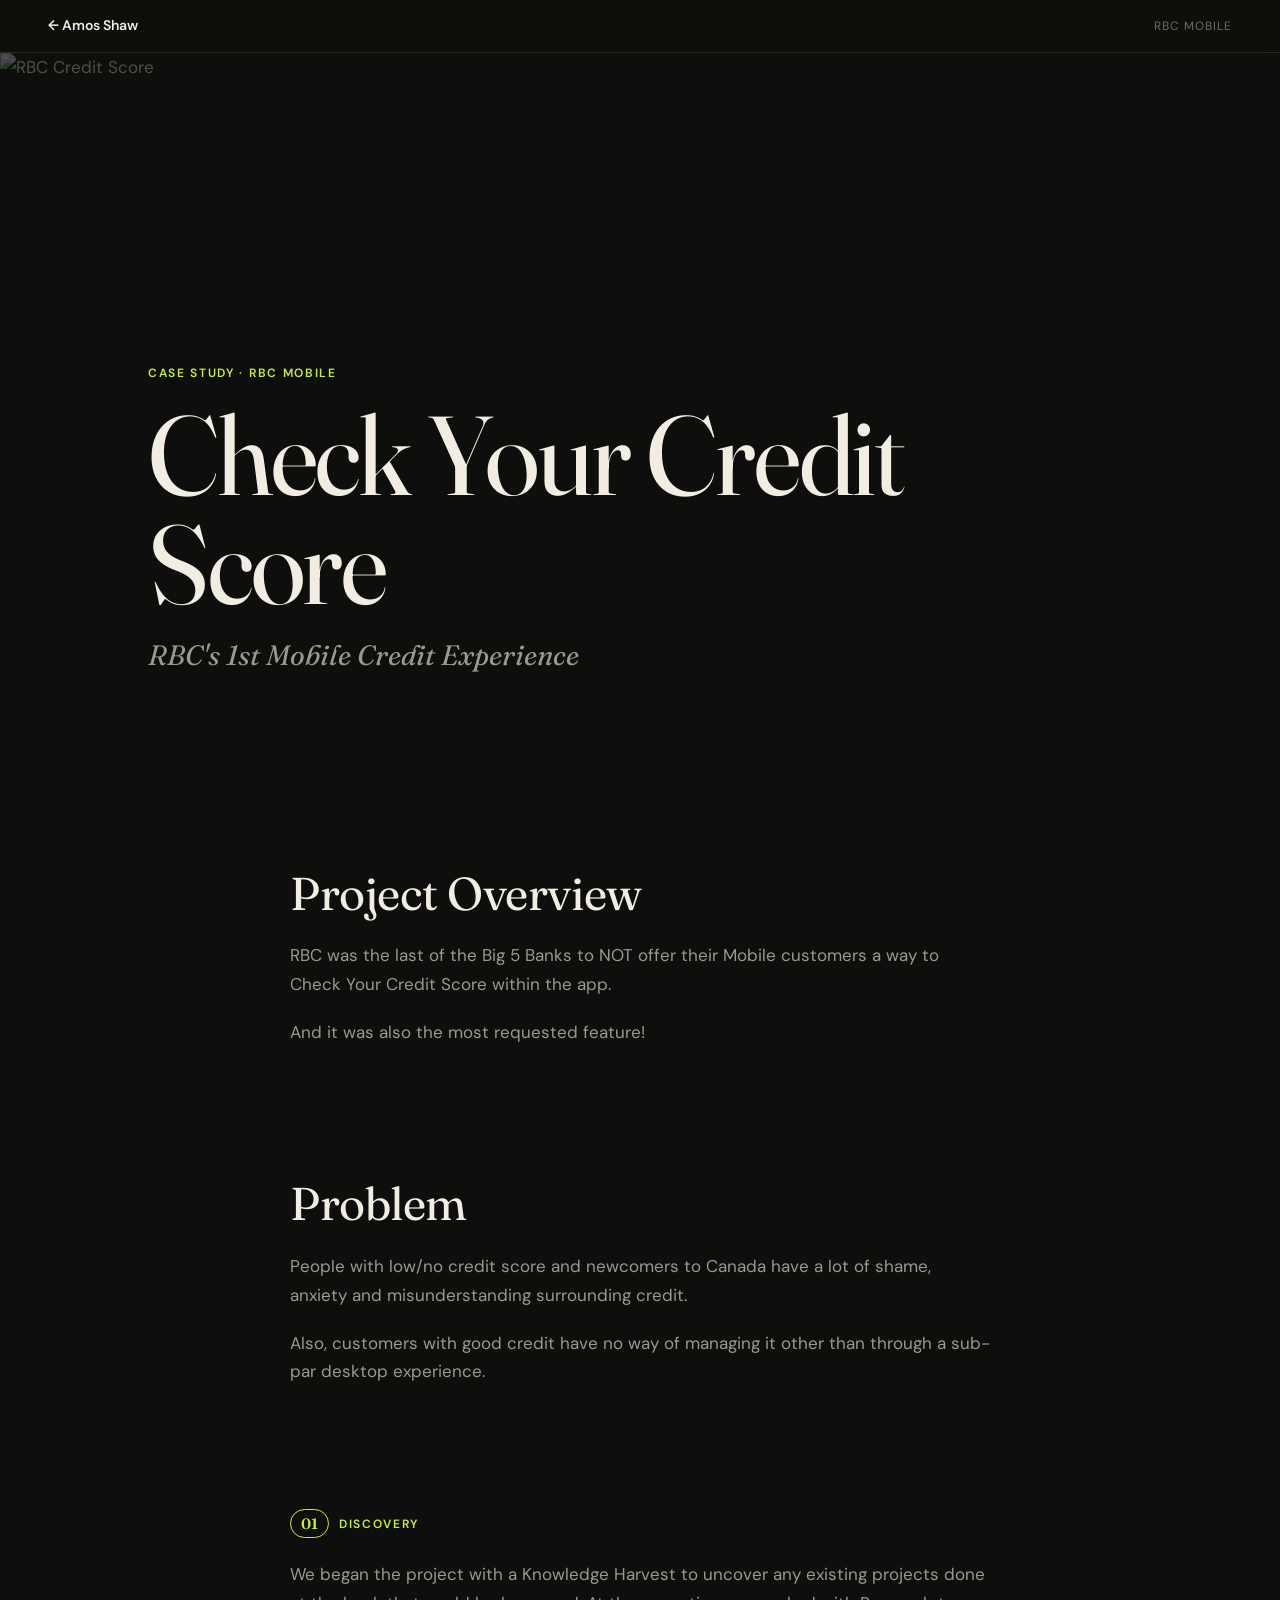
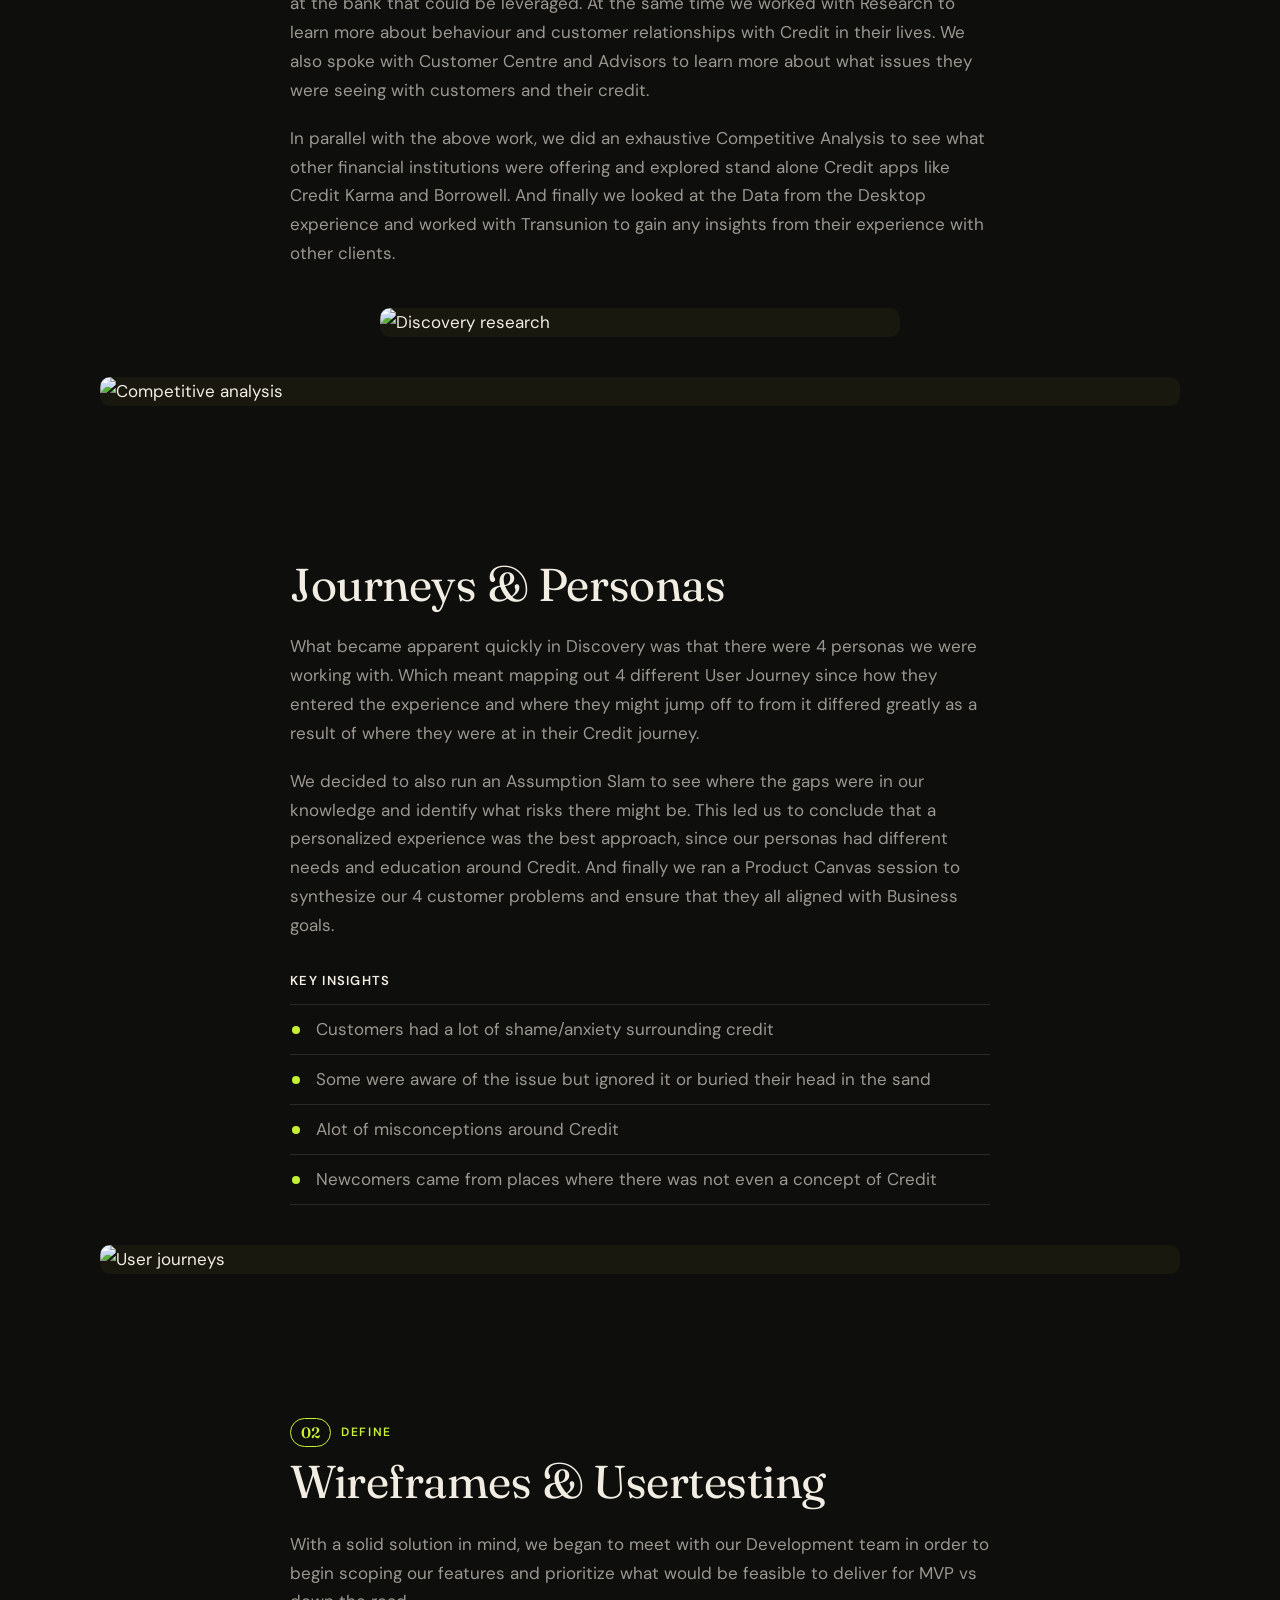
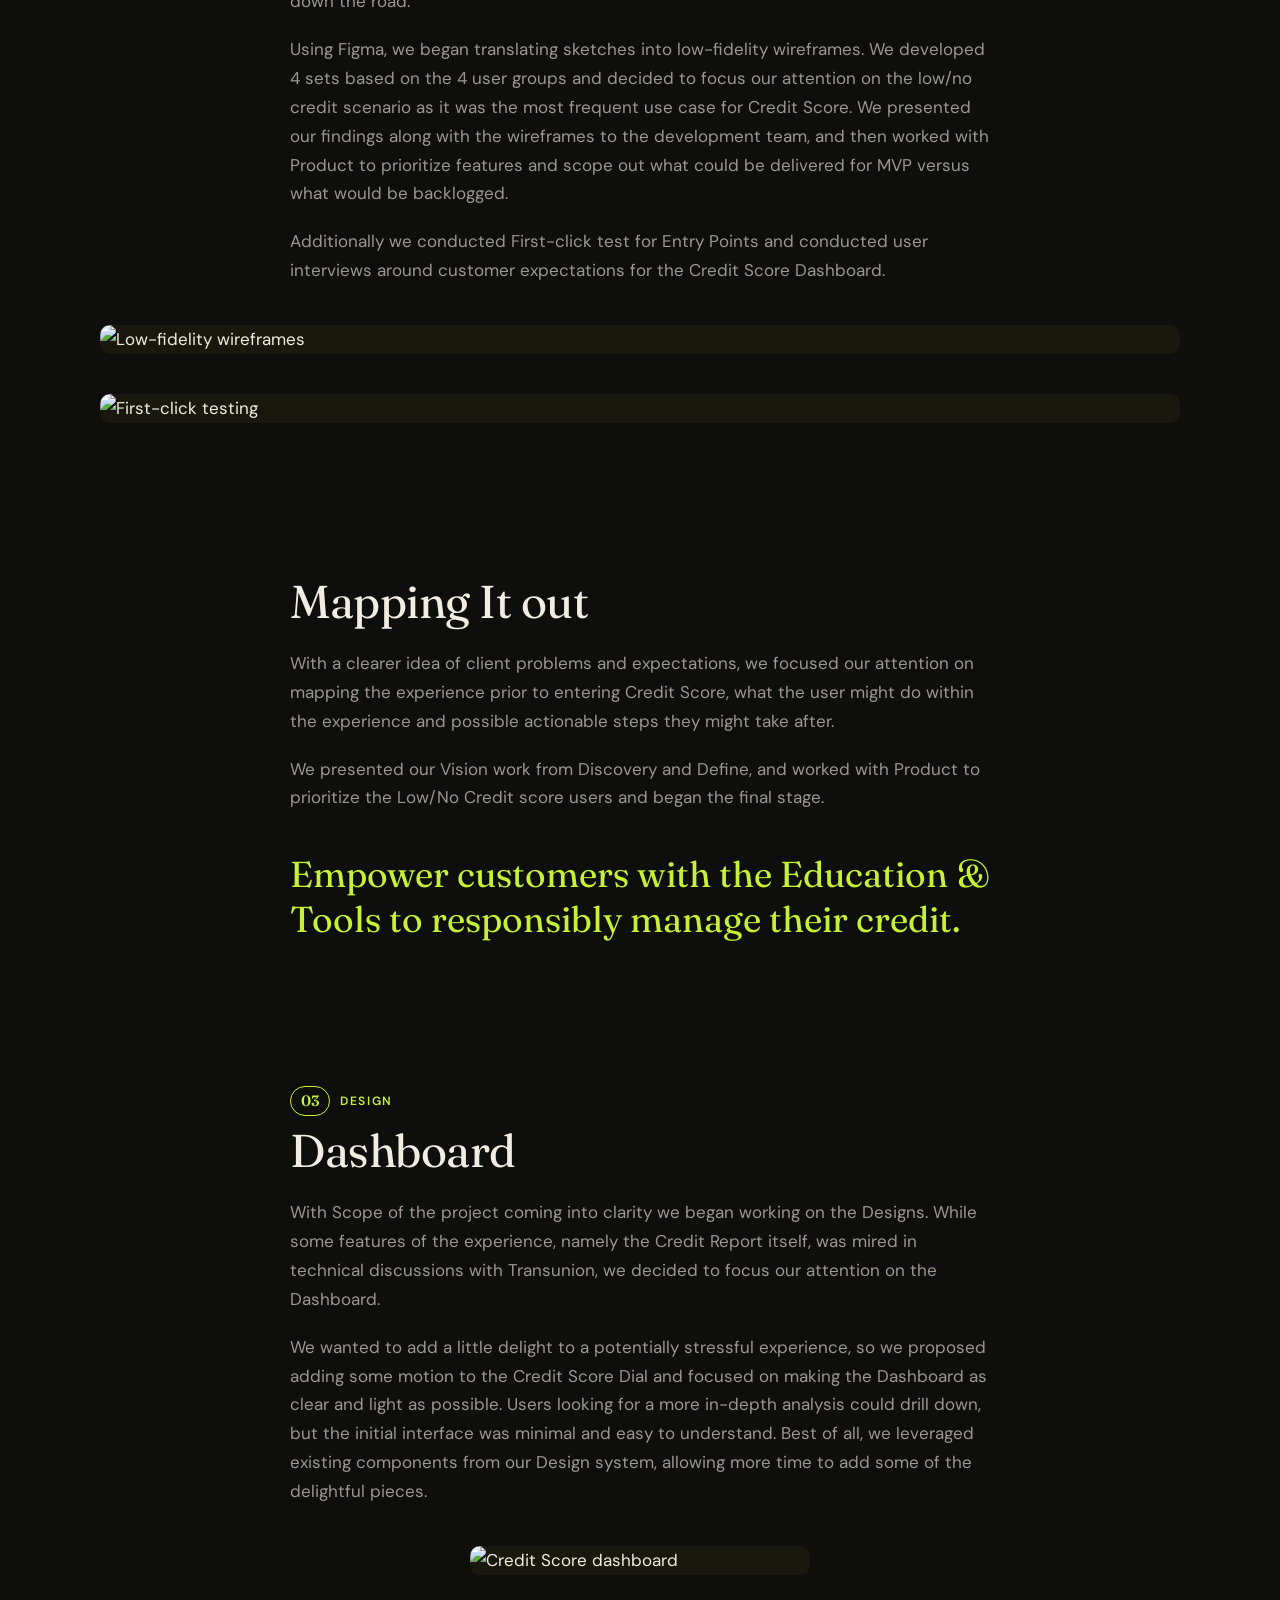
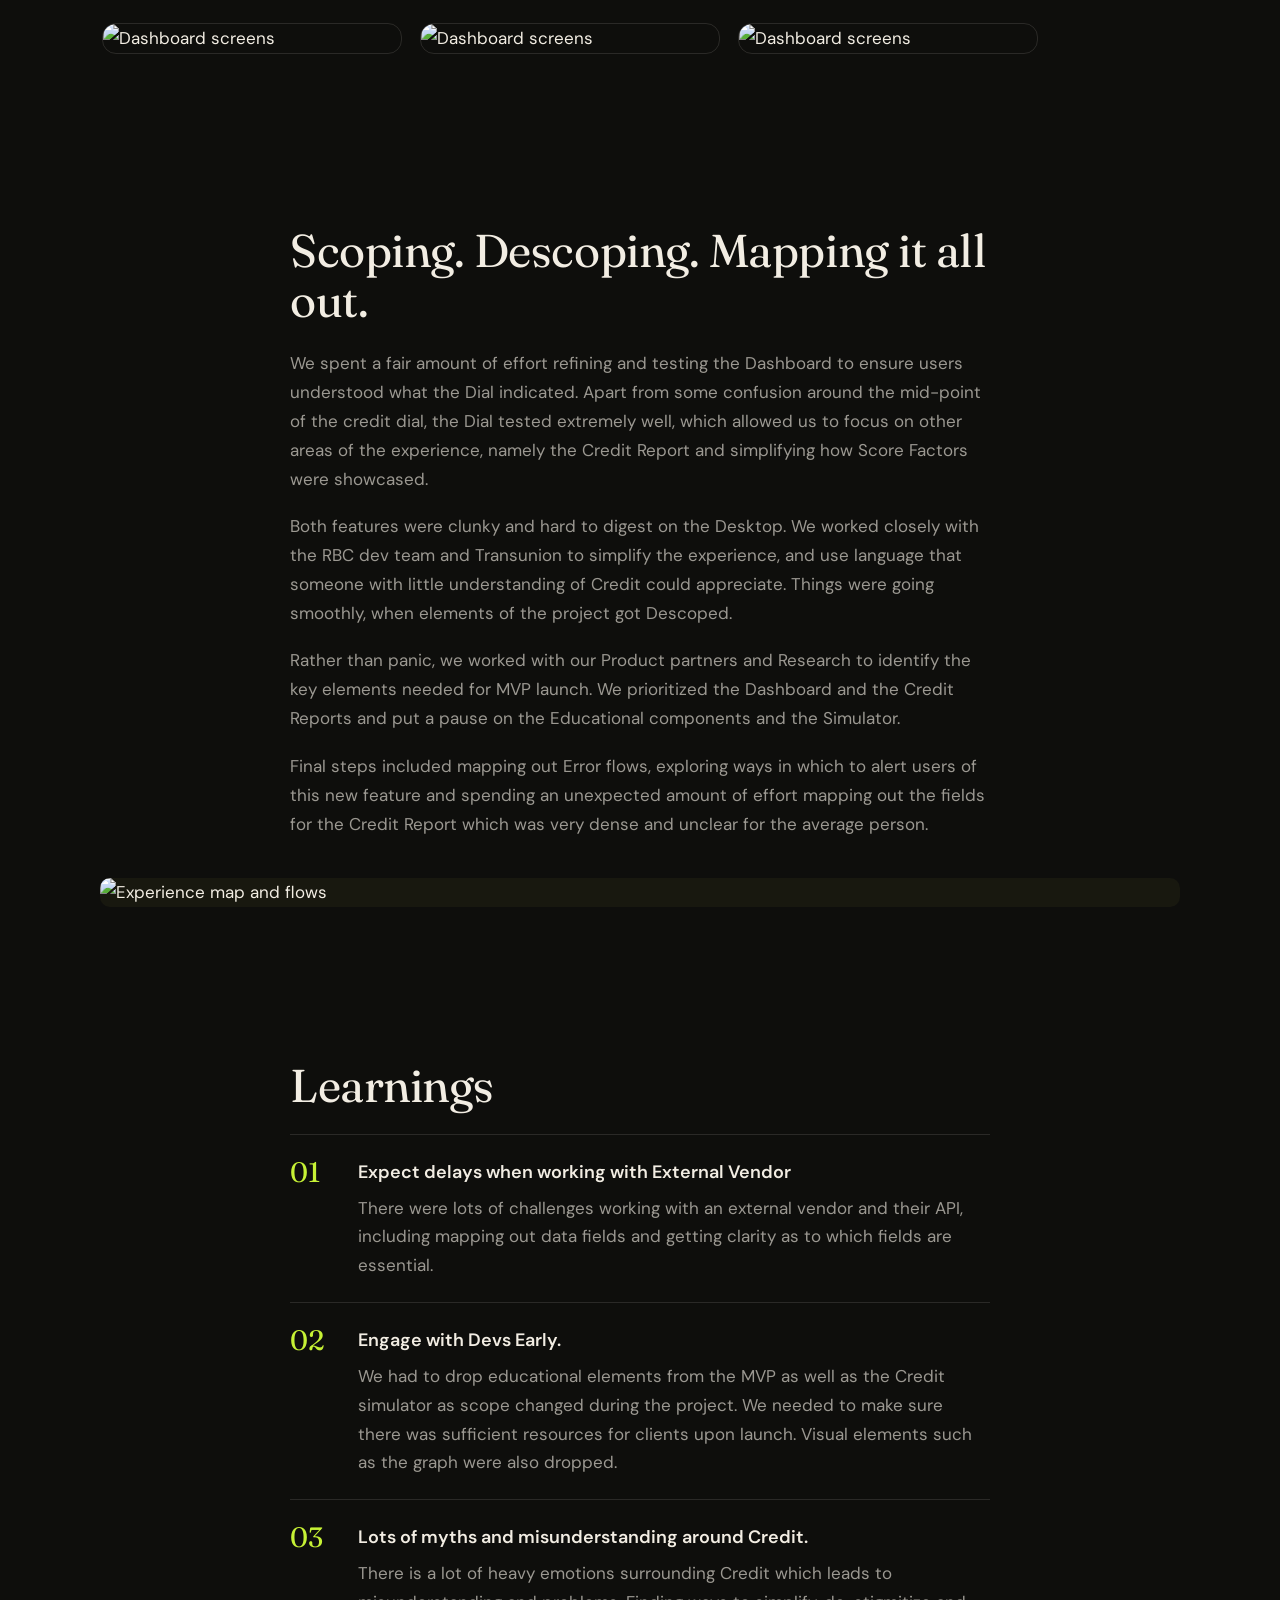
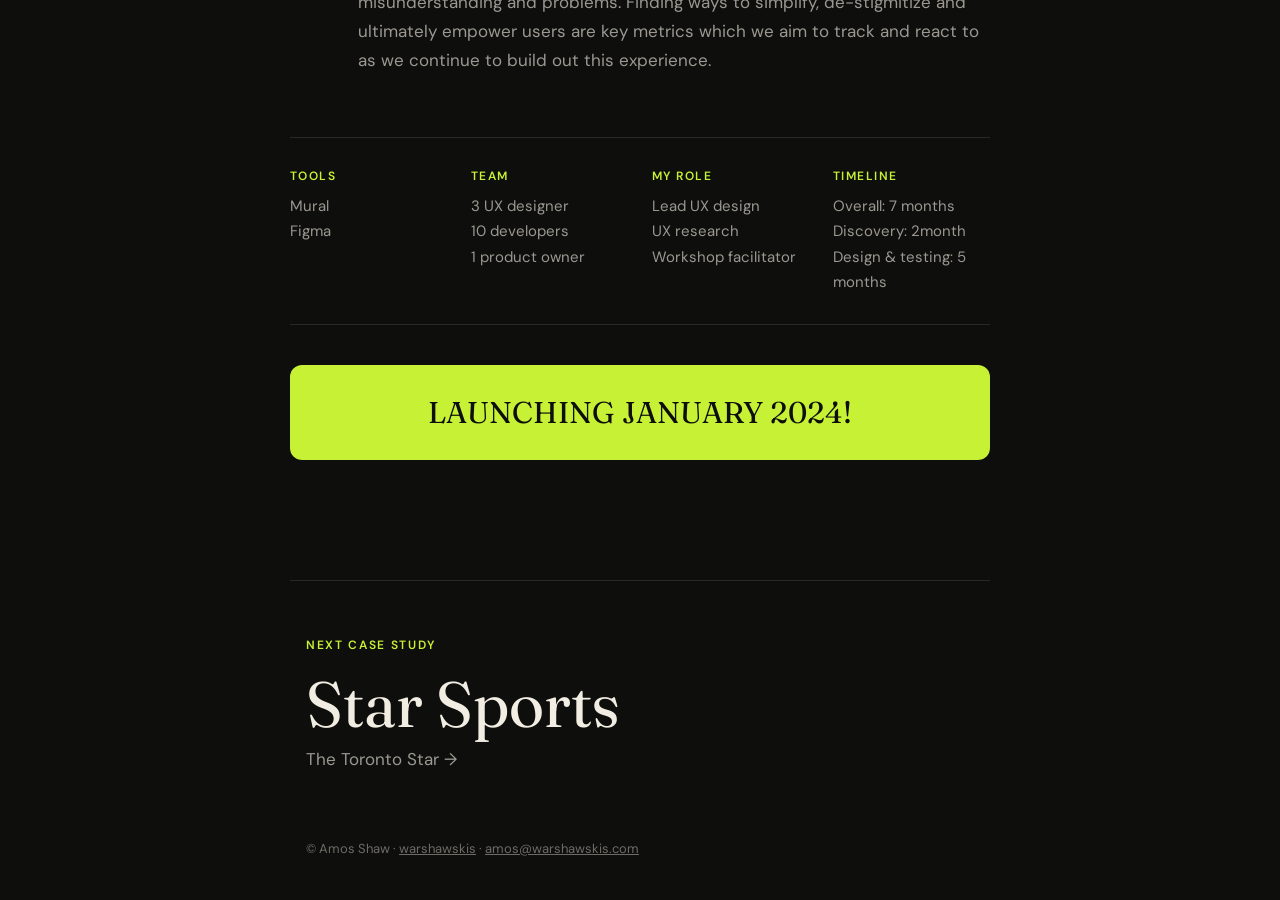
==== case-studies/rbc-credit-score/index.html @ bda22477 "Migrate RBC, Toronto Star and Sun Life case studies from UXfolio Adds three case study pages under /" ====
<!DOCTYPE html>
<html lang="en">
<head>
<meta charset="UTF-8">
<meta name="viewport" content="width=device-width, initial-scale=1.0">
<title>Check Your Credit Score | Amos Shaw Case Study</title>
<meta name="description" content="RBC&#x27;s 1st Mobile Credit Experience A case study by Amos Shaw.">
<link rel="preconnect" href="https://fonts.googleapis.com">
<link rel="preconnect" href="https://fonts.gstatic.com" crossorigin>
<link href="https://fonts.googleapis.com/css2?family=DM+Sans:ital,wght@0,300;0,400;0,500;0,600;0,700;1,400&family=Fraunces:ital,opsz,wght@0,9..144,200..900;1,9..144,200..900&display=swap" rel="stylesheet">
<link rel="stylesheet" href="../case-study.css">
</head>
<body>
<nav class="topbar">
  <a href="../../#work" class="back">&larr; Amos Shaw</a>
  <span class="client">RBC Mobile</span>
</nav>
<header class="hero">
  <img class="hero-img" src="images/cs__rbc-credit-score__hero.jpg" alt="RBC Credit Score" loading="lazy" onerror="this.onerror=null;this.src='https://uxfolio-prod.s3.us-east-1.amazonaws.com/5fc572c0a9f85600044fd038/6517041d0646030002aa1126/EUYNYyXLXFwnKGGY.jpg'">
  <div class="hero-text">
    <span class="eyebrow">Case Study &middot; RBC Mobile</span>
    <h1>Check Your Credit Score</h1>
    <p class="sub">RBC&#x27;s 1st Mobile Credit Experience</p>
  </div>
</header>
<main>
<section class="sec">
<header class="sec-head"><h2>Project Overview</h2></header>
<p>RBC was the last of the Big 5 Banks to NOT offer their Mobile customers a way to Check Your Credit Score within the app.</p>
<p>And it was also the most requested feature!</p>
</section>
<section class="sec">
<header class="sec-head"><h2>Problem</h2></header>
<p>People with low/no credit score and newcomers to Canada have a lot of shame, anxiety and misunderstanding surrounding credit.</p>
<p>Also, customers with good credit have no way of managing it other than through a sub-par desktop experience.</p>
</section>
<section class="sec">
<header class="sec-head"><span class="eyebrow"><span class="phase">01</span>Discovery</span></header>
<p>We began the project with a Knowledge Harvest to uncover any existing projects done at the bank that could be leveraged. At the same time we worked with Research to learn more about behaviour and customer relationships with Credit in their lives. We also spoke with Customer Centre and Advisors to learn more about what issues they were seeing with customers and their credit.</p>
<p>In parallel with the above work, we did an exhaustive Competitive Analysis to see what other financial institutions were offering and explored stand alone Credit apps like Credit Karma and Borrowell. And finally we looked at the Data from the Desktop experience and worked with Transunion to gain any insights from their experience with other clients.</p>
<figure class="fig fig--narrow"><img class="" src="images/cs__rbc-credit-score__discovery-1.png" alt="Discovery research" loading="lazy" onerror="this.onerror=null;this.src='https://uxfolio-prod.s3.us-east-1.amazonaws.com/5fc572c0a9f85600044fd038/6517041d0646030002aa1126/vuudotDUrkdm4KEt.png'"></figure>
<figure class="fig fig--wide"><img class="" src="images/cs__rbc-credit-score__discovery-2.png" alt="Competitive analysis" loading="lazy" onerror="this.onerror=null;this.src='https://uxfolio-prod.s3.us-east-1.amazonaws.com/5fc572c0a9f85600044fd038/6517041d0646030002aa1126/HLB7ROJJMZkmTPLx.png'"></figure>
</section>
<section class="sec">
<header class="sec-head"><h2>Journeys &amp; Personas</h2></header>
<p>What became apparent quickly in Discovery was that there were 4 personas we were working with. Which meant mapping out 4 different User Journey since how they entered the experience and where they might jump off to from it differed greatly as a result of where they were at in their Credit journey.</p>
<p>We decided to also run an Assumption Slam to see where the gaps were in our knowledge and identify what risks there might be. This led us to conclude that a personalized experience was the best approach, since our personas had different needs and education around Credit. And finally we ran a Product Canvas session to synthesize our 4 customer problems and ensure that they all aligned with Business goals.</p>
<h4 class="list-head">Key Insights</h4><ul><li>Customers had a lot of shame/anxiety surrounding credit</li><li>Some were aware of the issue but ignored it or buried their head in the sand</li><li>Alot of misconceptions around Credit</li><li>Newcomers came from places where there was not even a concept of Credit</li></ul>
<figure class="fig fig--wide"><img class="" src="images/cs__rbc-credit-score__journeys.png" alt="User journeys" loading="lazy" onerror="this.onerror=null;this.src='https://uxfolio-prod.s3.us-east-1.amazonaws.com/5fc572c0a9f85600044fd038/6517041d0646030002aa1126/HCJxWCDnionh2hdI.png'"></figure>
</section>
<section class="sec">
<header class="sec-head"><span class="eyebrow"><span class="phase">02</span>Define</span><h2>Wireframes &amp; Usertesting</h2></header>
<p>With a solid solution in mind, we began to meet with our Development team in order to begin scoping our features and prioritize what would be feasible to deliver for MVP vs down the road.</p>
<p>Using Figma, we began translating sketches into low-fidelity wireframes. We developed 4 sets based on the 4 user groups and decided to focus our attention on the low/no credit scenario as it was the most frequent use case for Credit Score. We presented our findings along with the wireframes to the development team, and then worked with Product to prioritize features and scope out what could be delivered for MVP versus what would be backlogged.</p>
<p>Additionally we conducted First-click test for Entry Points and conducted user interviews around customer expectations for the Credit Score Dashboard.</p>
<figure class="fig fig--wide"><img class="" src="images/cs__rbc-credit-score__wireframes-1.png" alt="Low-fidelity wireframes" loading="lazy" onerror="this.onerror=null;this.src='https://uxfolio-prod.s3.us-east-1.amazonaws.com/5fc572c0a9f85600044fd038/6517041d0646030002aa1126/pHMdIb0tX81rJOAp.png'"></figure>
<figure class="fig fig--wide"><img class="" src="images/cs__rbc-credit-score__wireframes-2.png" alt="First-click testing" loading="lazy" onerror="this.onerror=null;this.src='https://uxfolio-prod.s3.us-east-1.amazonaws.com/5fc572c0a9f85600044fd038/6517041d0646030002aa1126/ssArWMAmxNWHpKxq.png'"></figure>
</section>
<section class="sec">
<header class="sec-head"><h2>Mapping It out</h2></header>
<p>With a clearer idea of client problems and expectations, we focused our attention on mapping the experience prior to entering Credit Score, what the user might do within the experience and possible actionable steps they might take after.</p>
<p>We presented our Vision work from Discovery and Define, and worked with Product to prioritize the Low/No Credit score users and began the final stage.</p>
<p class="pull">Empower customers with the Education &amp; Tools to responsibly manage their credit.</p>
</section>
<section class="sec">
<header class="sec-head"><span class="eyebrow"><span class="phase">03</span>Design</span><h2>Dashboard</h2></header>
<p>With Scope of the project coming into clarity we began working on the Designs. While some features of the experience, namely the Credit Report itself, was mired in technical discussions with Transunion, we decided to focus our attention on the Dashboard.</p>
<p>We wanted to add a little delight to a potentially stressful experience, so we proposed adding some motion to the Credit Score Dial and focused on making the Dashboard as clear and light as possible. Users looking for a more in-depth analysis could drill down, but the initial interface was minimal and easy to understand. Best of all, we leveraged existing components from our Design system, allowing more time to add some of the delightful pieces.</p>
<figure class="fig fig--phone"><img class="" src="images/cs__rbc-credit-score__dashboard.jpg" alt="Credit Score dashboard" loading="lazy" onerror="this.onerror=null;this.src='https://uxfolio-prod.s3.us-east-1.amazonaws.com/5fc572c0a9f85600044fd038/6517041d0646030002aa1126/HwfvaNwBFRlrJwrN.jpg'"></figure>
<div class="gallery" role="region" aria-label="Dashboard screens" tabindex="0"><figure><img class="" src="images/cs__rbc-credit-score__dashgallery-1.png" alt="Dashboard screens" loading="lazy" onerror="this.onerror=null;this.src='https://uxfolio-prod.s3.us-east-1.amazonaws.com/5fc572c0a9f85600044fd038/6517041d0646030002aa1126/4uLPqhuHJBNacxWa.png'"></figure><figure><img class="" src="images/cs__rbc-credit-score__dashgallery-2.png" alt="Dashboard screens" loading="lazy" onerror="this.onerror=null;this.src='https://uxfolio-prod.s3.us-east-1.amazonaws.com/5fc572c0a9f85600044fd038/6517041d0646030002aa1126/PU9oJQ6P7STJbHZ8.png'"></figure><figure><img class="" src="images/cs__rbc-credit-score__dashgallery-3.png" alt="Dashboard screens" loading="lazy" onerror="this.onerror=null;this.src='https://uxfolio-prod.s3.us-east-1.amazonaws.com/5fc572c0a9f85600044fd038/6517041d0646030002aa1126/zfzaOyodUfozUiQT.png'"></figure></div>
</section>
<section class="sec">
<header class="sec-head"><h2>Scoping. Descoping. Mapping it all out.</h2></header>
<p>We spent a fair amount of effort refining and testing the Dashboard to ensure users understood what the Dial indicated. Apart from some confusion around the mid-point of the credit dial, the Dial tested extremely well, which allowed us to focus on other areas of the experience, namely the Credit Report and simplifying how Score Factors were showcased.</p>
<p>Both features were clunky and hard to digest on the Desktop. We worked closely with the RBC dev team and Transunion to simplify the experience, and use language that someone with little understanding of Credit could appreciate. Things were going smoothly, when elements of the project got Descoped.</p>
<p>Rather than panic, we worked with our Product partners and Research to identify the key elements needed for MVP launch. We prioritized the Dashboard and the Credit Reports and put a pause on the Educational components and the Simulator.</p>
<p>Final steps included mapping out Error flows, exploring ways in which to alert users of this new feature and spending an unexpected amount of effort mapping out the fields for the Credit Report which was very dense and unclear for the average person.</p>
<figure class="fig fig--wide"><img class="" src="images/cs__rbc-credit-score__scoping.png" alt="Experience map and flows" loading="lazy" onerror="this.onerror=null;this.src='https://uxfolio-prod.s3.us-east-1.amazonaws.com/5fc572c0a9f85600044fd038/6517041d0646030002aa1126/IVvPJBY9EM4ERqcx.png'"></figure>
</section>
<section class="sec">
<header class="sec-head"><h2>Learnings</h2></header>
<ol class="learnings"><li><span class="num">01</span><div><h4>Expect delays when working with External Vendor</h4><p>There were lots of challenges working with an external vendor and their API, including mapping out data fields and getting clarity as to which fields are essential.</p></div></li><li><span class="num">02</span><div><h4>Engage with Devs Early.</h4><p>We had to drop educational elements from the MVP as well as the Credit simulator as scope changed during the project. We needed to make sure there was sufficient resources for clients upon launch. Visual elements such as the graph were also dropped.</p></div></li><li><span class="num">03</span><div><h4>Lots of myths and misunderstanding around Credit.</h4><p>There is a lot of heavy emotions surrounding Credit which leads to misunderstanding and problems. Finding ways to simplify, de-stigmitize and ultimately empower users are key metrics which we aim to track and react to as we continue to build out this experience.</p></div></li></ol>
<dl class="meta"><div><dt>Tools</dt><dd>Mural</dd><dd>Figma</dd></div><div><dt>Team</dt><dd>3 UX designer</dd><dd>10 developers</dd><dd>1 product owner</dd></div><div><dt>My Role</dt><dd>Lead UX design</dd><dd>UX research</dd><dd>Workshop facilitator</dd></div><div><dt>Timeline</dt><dd>Overall: 7 months</dd><dd>Discovery: 2month</dd><dd>Design &amp; testing: 5 months</dd></div></dl>
<p class="banner">LAUNCHING JANUARY 2024!</p>
</section>
</main>
<footer class="next">
  <span class="eyebrow">Next case study</span>
  <a href="../star-sports/"><span class="next-title">Star Sports</span><span class="next-client">The Toronto Star &rarr;</span></a>
  <p class="foot">&copy; Amos Shaw &middot; <a href="../../">warshawskis</a> &middot; <a href="mailto:amos@warshawskis.com">amos@warshawskis.com</a></p>
</footer>
</body>
</html>
---- case-studies/case-study.css ----
/* Shared case study styles. Tokens match the Warshawskis homepage. */
*, *::before, *::after { box-sizing: border-box; margin: 0; padding: 0; }

:root {
  --bg:     #0E0E0C;
  --bg-2:   #18180F;
  --text:   #F2EDE3;
  --accent: #C6F135;
  --muted:  rgba(242, 237, 227, 0.62);
  --faint:  rgba(242, 237, 227, 0.42);
  --border: rgba(242, 237, 227, 0.12);
  --serif:  'Fraunces', serif;
  --sans:   'DM Sans', sans-serif;
  --col:    700px;
  --wide:   1080px;
}

html { scroll-behavior: smooth; }
body {
  background: var(--bg);
  color: var(--text);
  font-family: var(--sans);
  font-size: 17px;
  line-height: 1.7;
  -webkit-font-smoothing: antialiased;
}
a { color: inherit; }
img { display: block; max-width: 100%; height: auto; }

/* Top bar */
.topbar {
  position: sticky; top: 0; z-index: 10;
  display: flex; justify-content: space-between; align-items: center;
  padding: 14px clamp(16px, 4vw, 48px);
  background: rgba(14, 14, 12, 0.86);
  backdrop-filter: blur(10px);
  border-bottom: 1px solid var(--border);
  font-size: 14px;
}
.topbar .back { text-decoration: none; font-weight: 600; }
.topbar .back:hover { color: var(--accent); }
.topbar .client { color: var(--faint); letter-spacing: .08em; text-transform: uppercase; font-size: 12px; }

/* Hero */
.hero { position: relative; min-height: min(78vh, 720px); display: flex; align-items: flex-end; overflow: hidden; }
.hero-img { position: absolute; inset: 0; width: 100%; height: 100%; object-fit: cover; opacity: .55; }
.hero::after { content: ''; position: absolute; inset: 0; background: linear-gradient(to top, var(--bg) 4%, rgba(14,14,12,.2) 60%, rgba(14,14,12,.5)); }
.hero-text { position: relative; z-index: 1; width: 100%; max-width: var(--wide); margin: 0 auto; padding: 0 clamp(16px, 4vw, 48px) clamp(40px, 7vw, 80px); }
.hero h1 { font-family: var(--serif); font-weight: 400; font-size: clamp(44px, 9vw, 112px); line-height: .98; letter-spacing: -0.02em; margin: 14px 0 18px; }
.hero .sub { font-family: var(--serif); font-style: italic; font-size: clamp(19px, 2.6vw, 28px); color: var(--muted); max-width: 32ch; line-height: 1.35; }

.eyebrow { display: inline-flex; align-items: center; gap: 10px; color: var(--accent); font-size: 12px; font-weight: 600; letter-spacing: .14em; text-transform: uppercase; }
.phase { font-family: var(--serif); font-size: 15px; letter-spacing: 0; border: 1px solid var(--accent); border-radius: 999px; padding: 1px 10px; }

/* Sections */
main { padding: 0 16px; }
.sec { max-width: var(--col); margin: 0 auto; padding: clamp(56px, 9vw, 104px) 0 0; }
.sec-head { margin-bottom: 22px; }
.sec h2 { font-family: var(--serif); font-weight: 400; font-size: clamp(30px, 4.6vw, 46px); line-height: 1.1; letter-spacing: -0.01em; margin-top: 10px; }
.sec-head .eyebrow + h2 { margin-top: 10px; }
.sec p { margin: 0 0 1.1em; color: var(--muted); }
.sec p strong, .sec li strong { color: var(--text); font-weight: 600; }
.list-head { font-size: 13px; font-weight: 600; letter-spacing: .1em; text-transform: uppercase; color: var(--text); margin: 30px 0 12px; }
.sec ul { list-style: none; margin: 0 0 1.4em; }
.sec ul li { position: relative; padding: 10px 0 10px 26px; border-top: 1px solid var(--border); color: var(--muted); }
.sec ul li:last-child { border-bottom: 1px solid var(--border); }
.sec ul li::before { content: ''; position: absolute; left: 2px; top: 21px; width: 8px; height: 8px; border-radius: 50%; background: var(--accent); }

/* Figures */
.fig { margin: 40px auto; }
.fig img { border-radius: 10px; background: var(--bg-2); }
.fig--wide { width: min(var(--wide), calc(100vw - 32px)); margin-left: 50%; transform: translateX(-50%); }
.fig--narrow { max-width: 520px; }
.fig--phone { max-width: 340px; }
figcaption { margin-top: 10px; font-size: 13px; color: var(--faint); text-align: center; }
.pair { display: grid; grid-template-columns: 1fr 1fr; gap: 20px; align-items: start;
  width: min(var(--wide), calc(100vw - 32px)); margin: 40px 0 40px 50%; transform: translateX(-50%); }
.pair .fig { margin: 0; }

/* Phone gallery: a horizontal strip of tall screens */
.gallery { display: flex; gap: 18px; overflow-x: auto; scroll-snap-type: x mandatory; padding: 8px 2px 18px;
  width: min(var(--wide), calc(100vw - 32px)); margin: 40px 0 40px 50%; transform: translateX(-50%);
  scrollbar-color: var(--accent) transparent; }
.gallery figure { flex: 0 0 auto; width: clamp(220px, 28vw, 300px); scroll-snap-align: start; }
.gallery img { border-radius: 14px; border: 1px solid var(--border); }
.gallery:focus-visible { outline: 2px solid var(--accent); outline-offset: 4px; }

/* Stats */
.stats { display: grid; grid-template-columns: repeat(4, 1fr); gap: 1px; background: var(--border); border: 1px solid var(--border); border-radius: 12px; overflow: hidden; margin: 48px 0; }
.stats div { background: var(--bg); padding: 24px 18px; }
.stats dt { font-family: var(--serif); font-size: clamp(34px, 5vw, 52px); line-height: 1; color: var(--accent); }
.stats dd { margin-top: 8px; font-size: 13px; color: var(--muted); text-transform: capitalize; }

/* Quotes */
.quote { margin: 56px 0 0; padding-left: 24px; border-left: 2px solid var(--accent); }
.quote p { font-family: var(--serif); font-style: italic; font-size: clamp(22px, 3.2vw, 32px); line-height: 1.3; color: var(--text); margin-bottom: 14px; }
.quote cite { font-style: normal; font-size: 14px; color: var(--faint); }
.pull { font-family: var(--serif); font-size: clamp(24px, 3.6vw, 36px) !important; line-height: 1.25; color: var(--accent) !important; margin: 40px 0 !important; }

/* Learnings and meta */
.learnings { list-style: none; }
.learnings li { display: grid; grid-template-columns: 56px 1fr; gap: 12px; padding: 22px 0; border-top: 1px solid var(--border); }
.learnings .num { font-family: var(--serif); font-size: 28px; color: var(--accent); line-height: 1.1; }
.learnings h4 { font-size: 18px; font-weight: 600; margin-bottom: 6px; }
.learnings p { margin: 0; }
.meta { display: grid; grid-template-columns: repeat(4, 1fr); gap: 24px; margin: 40px 0; padding: 28px 0; border-top: 1px solid var(--border); border-bottom: 1px solid var(--border); }
.meta dt { font-size: 12px; font-weight: 600; letter-spacing: .12em; text-transform: uppercase; color: var(--accent); margin-bottom: 8px; }
.meta dd { font-size: 15px; color: var(--muted); }
.banner { text-align: center; font-family: var(--serif); font-size: clamp(22px, 3vw, 30px) !important; color: var(--bg) !important; background: var(--accent); border-radius: 12px; padding: 22px; margin-top: 40px !important; }

/* Next */
.next { max-width: var(--col); margin: 120px auto 0; padding: 48px 16px 40px; border-top: 1px solid var(--border); }
.next > a { display: block; text-decoration: none; margin: 12px 0 64px; }
.next-title { display: block; font-family: var(--serif); font-size: clamp(36px, 6vw, 64px); line-height: 1.05; }
.next-client { display: block; margin-top: 8px; color: var(--muted); }
.next > a:hover .next-title { color: var(--accent); }
.foot { font-size: 13px; color: var(--faint); }
.foot a { color: var(--faint); }

@media (max-width: 720px) {
  body { font-size: 16px; }
  .stats, .meta { grid-template-columns: 1fr 1fr; }
  .pair { grid-template-columns: 1fr; }
}
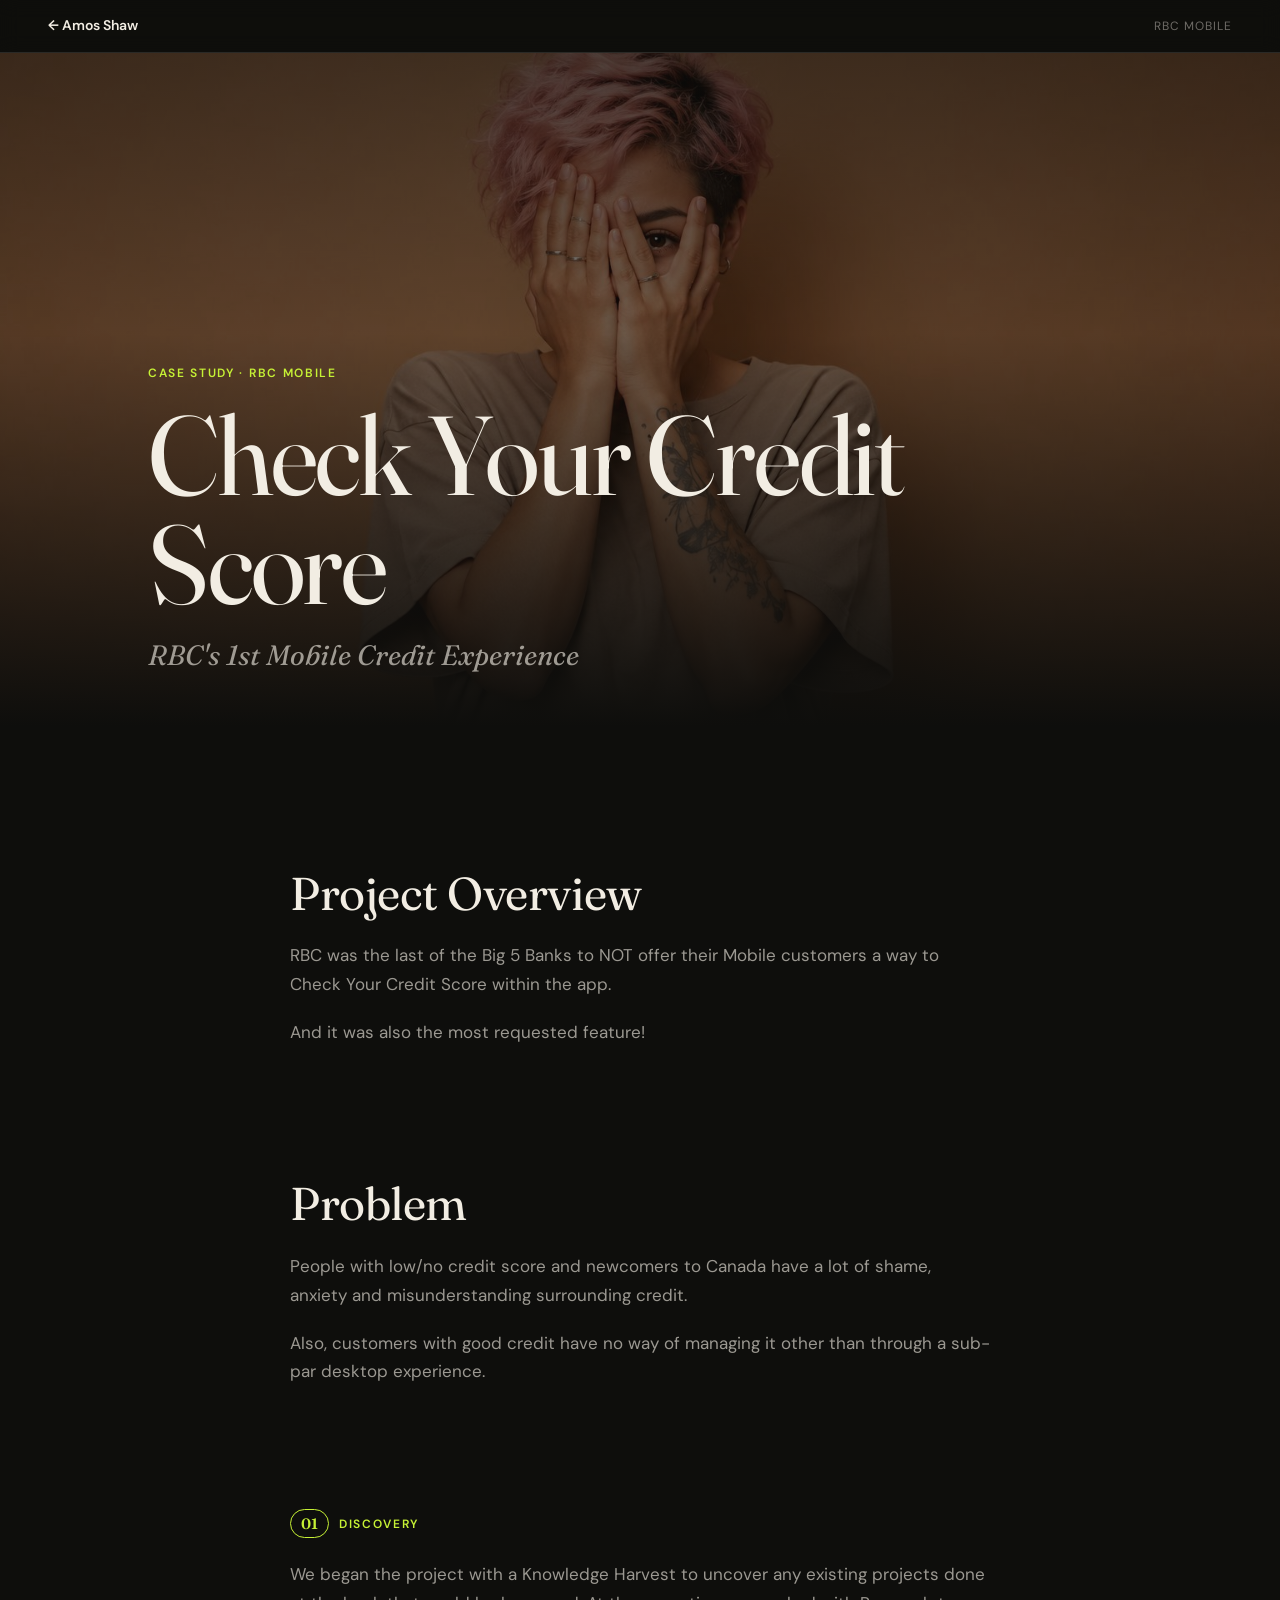
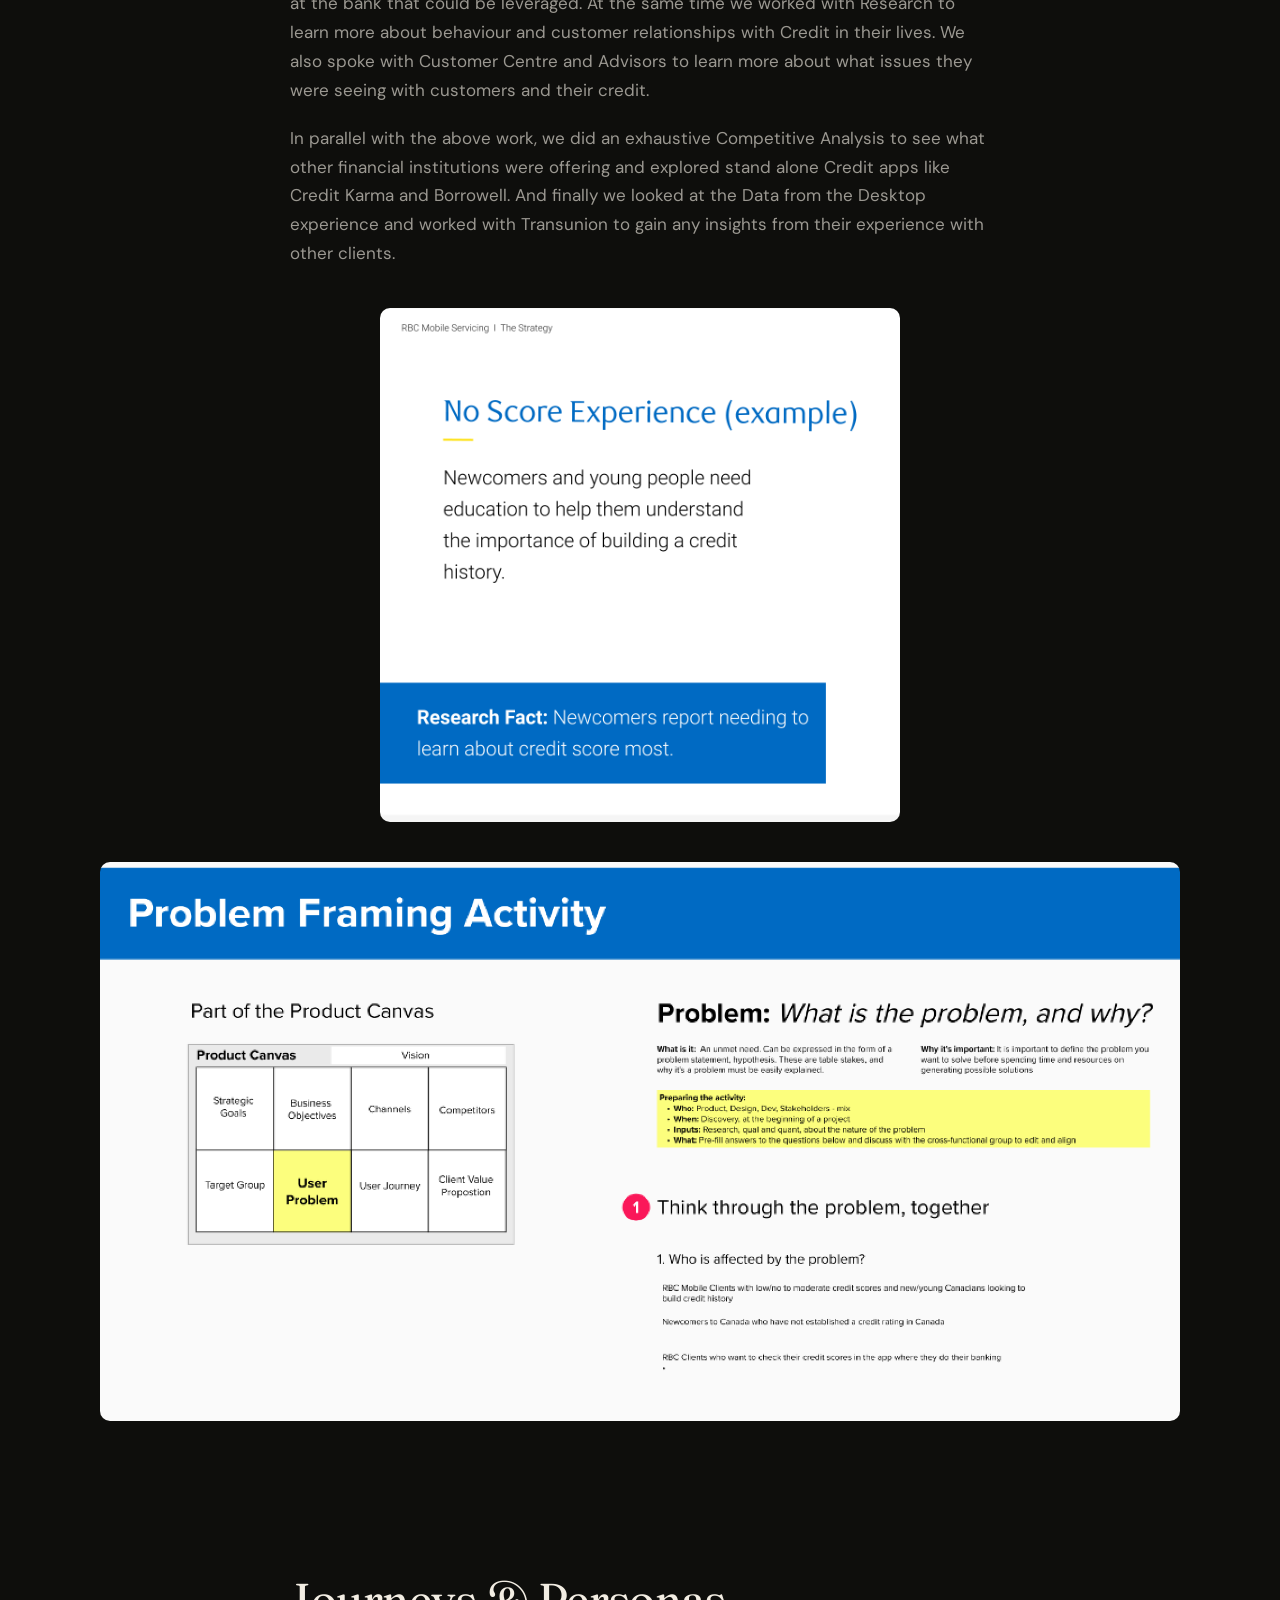
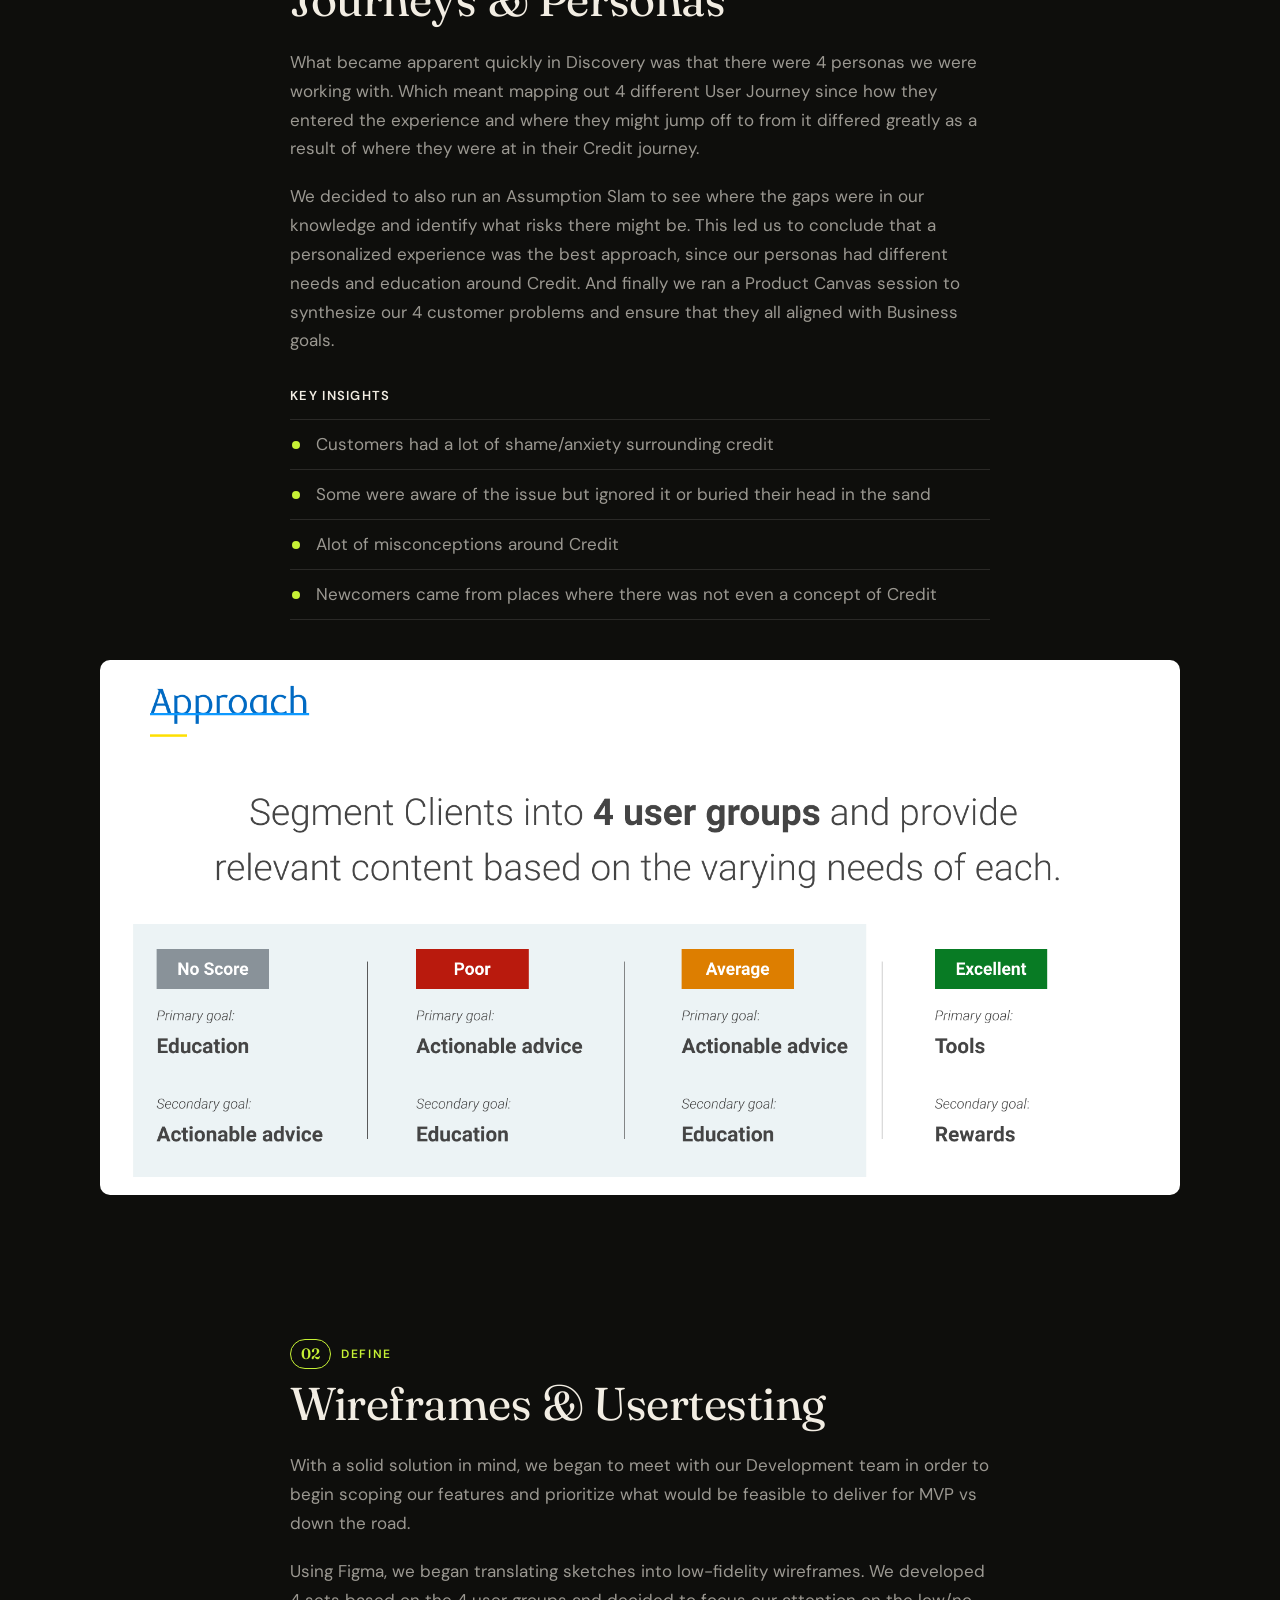
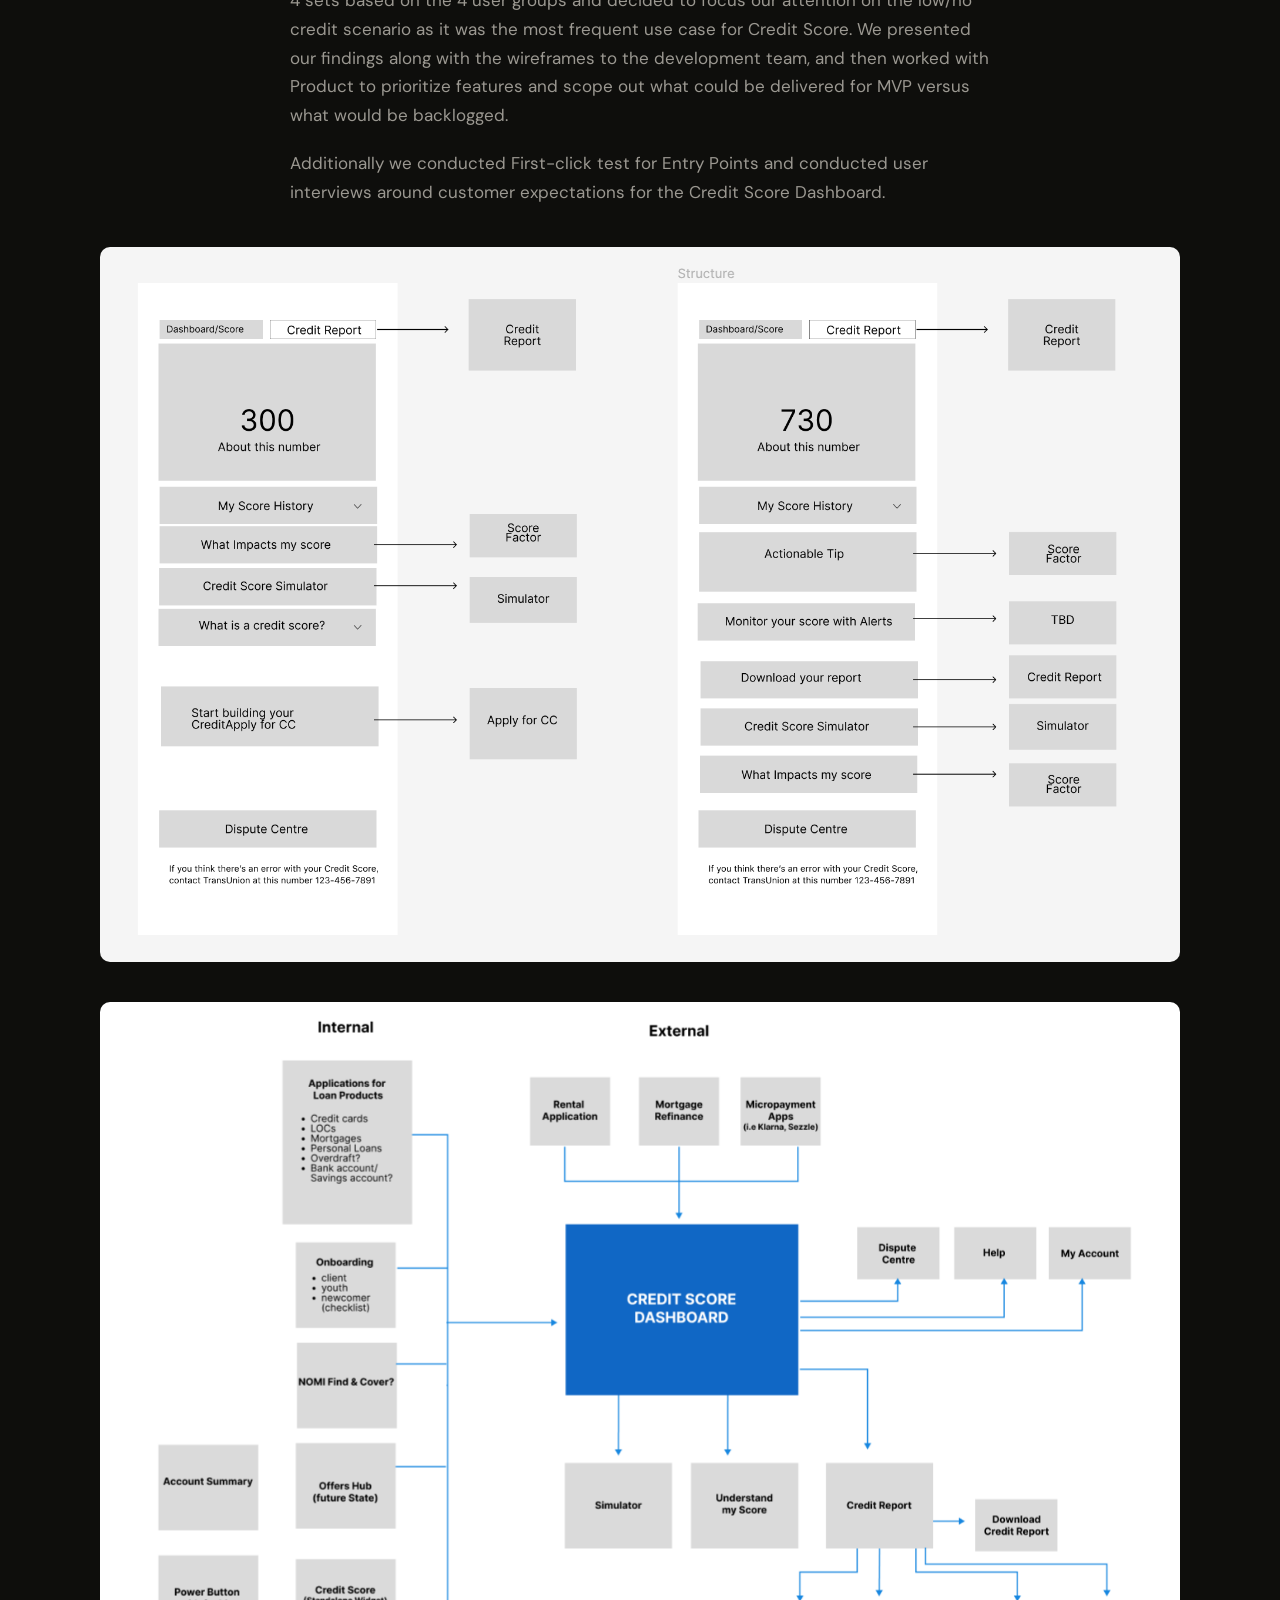
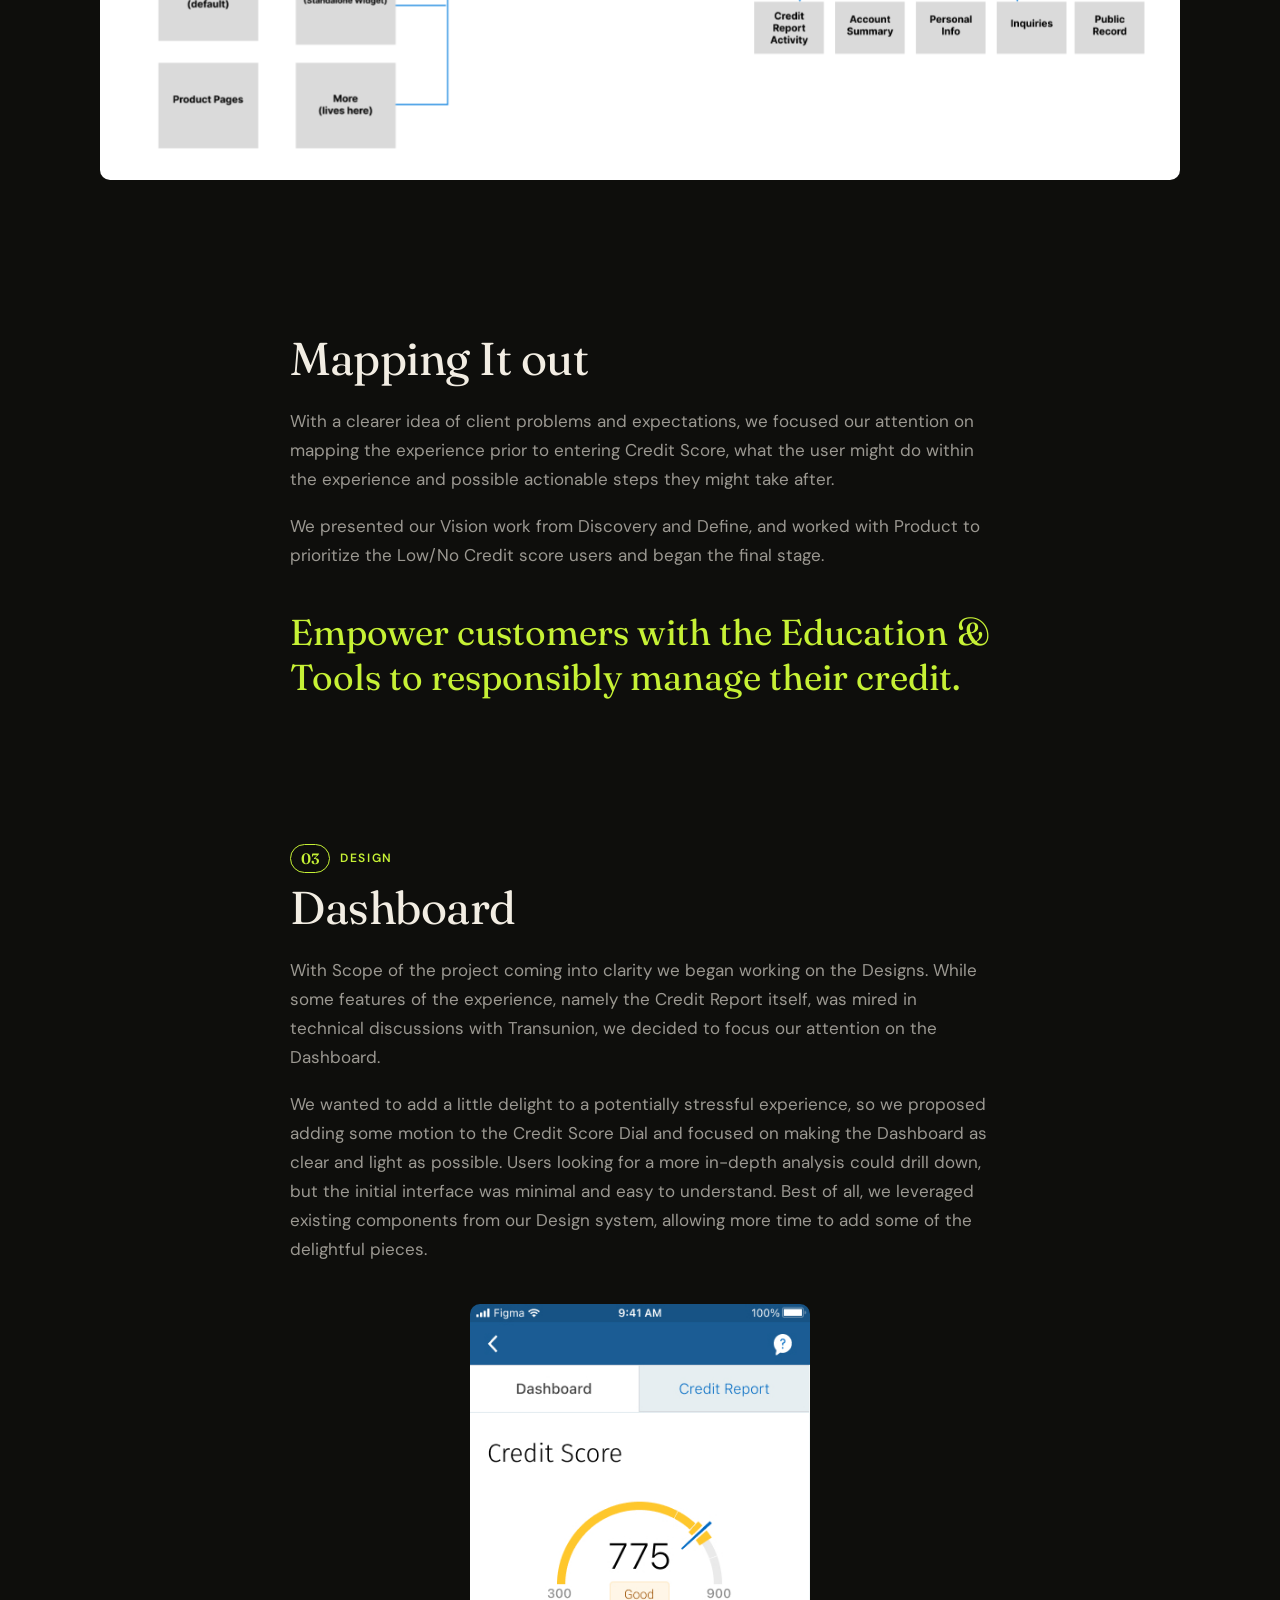
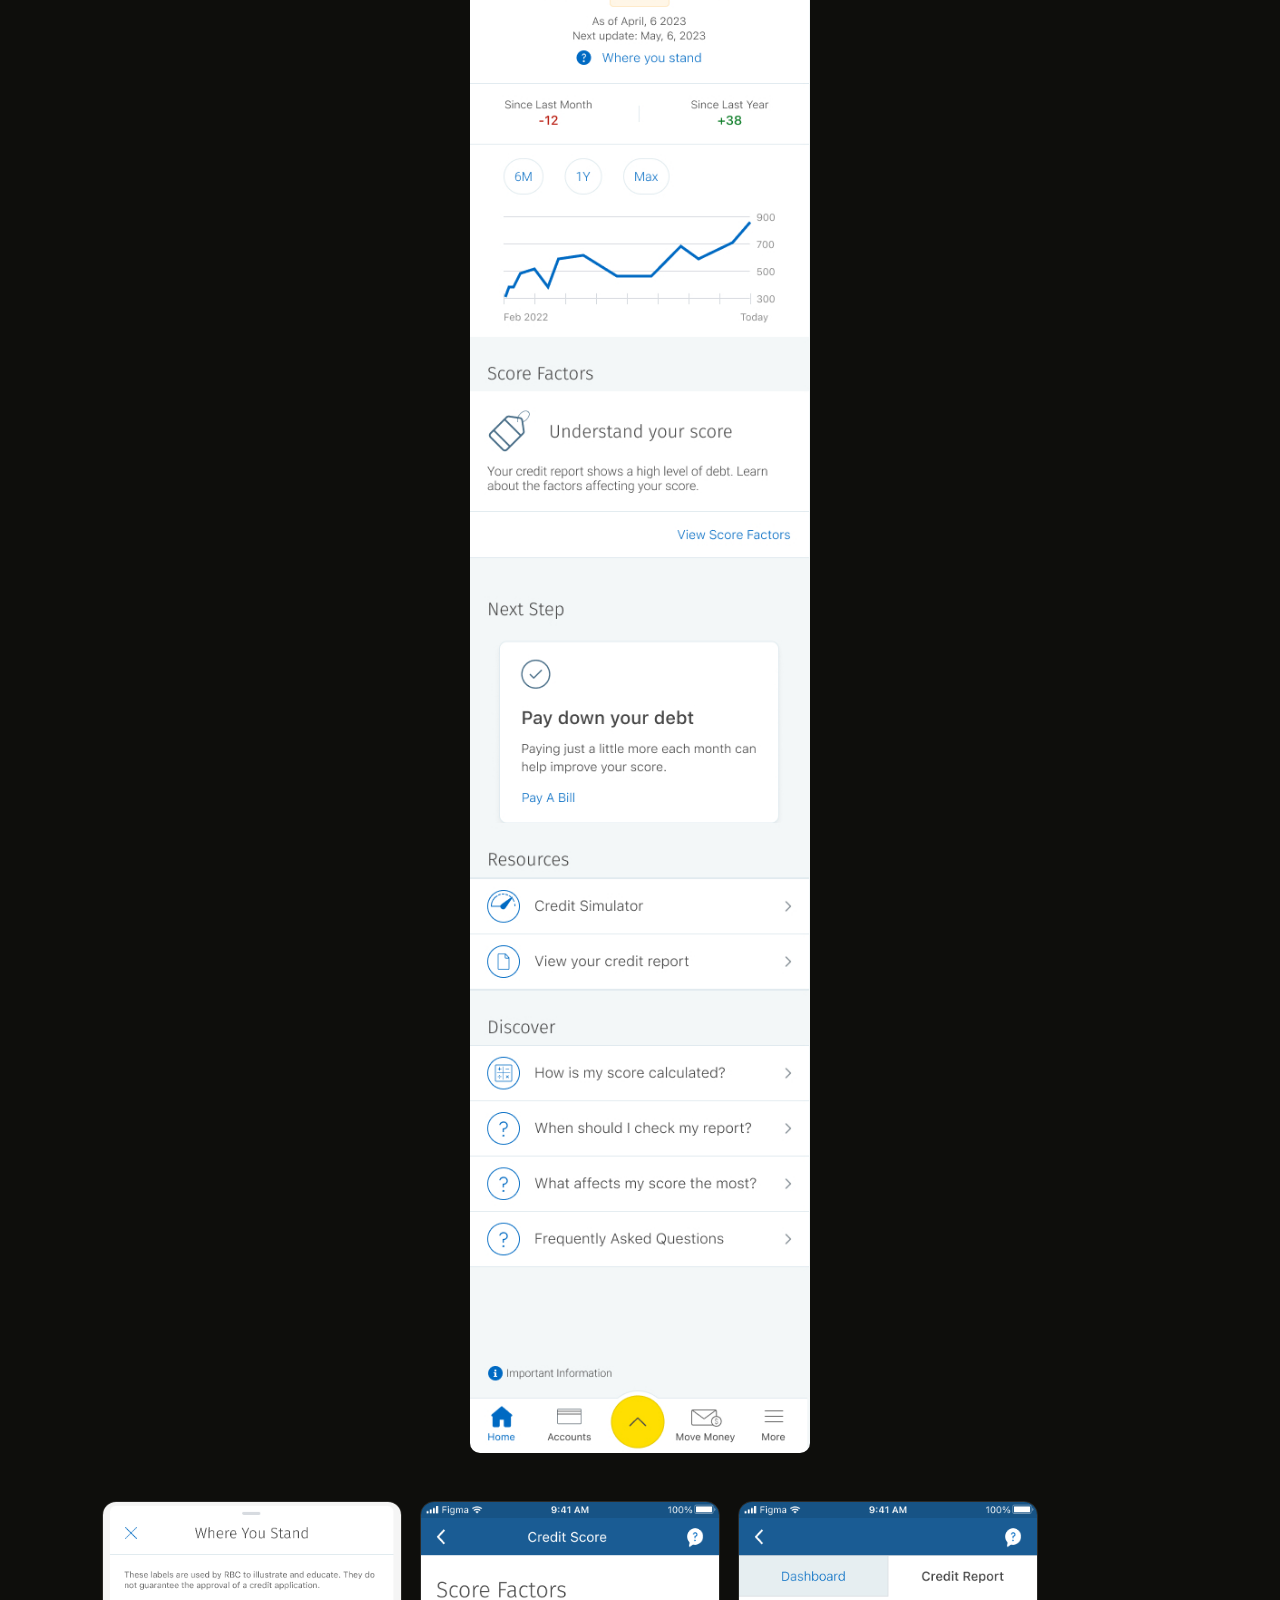
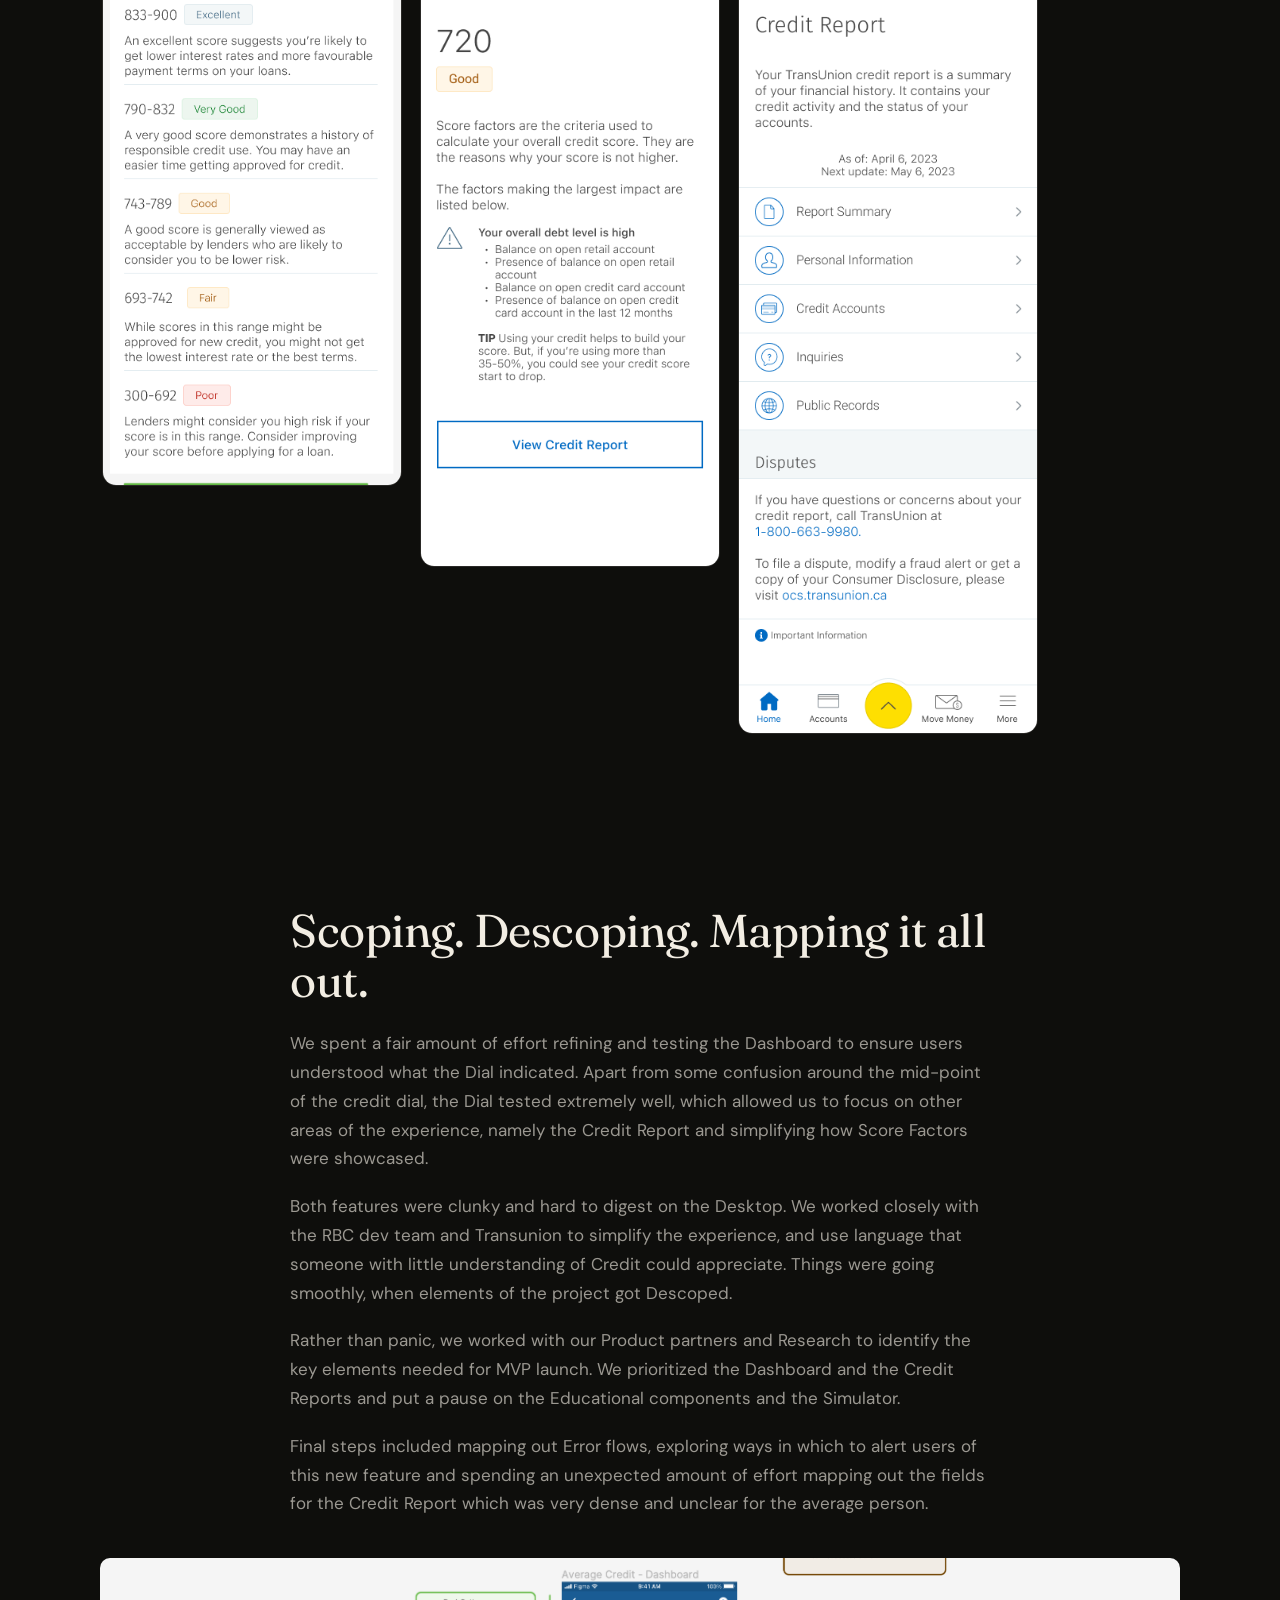
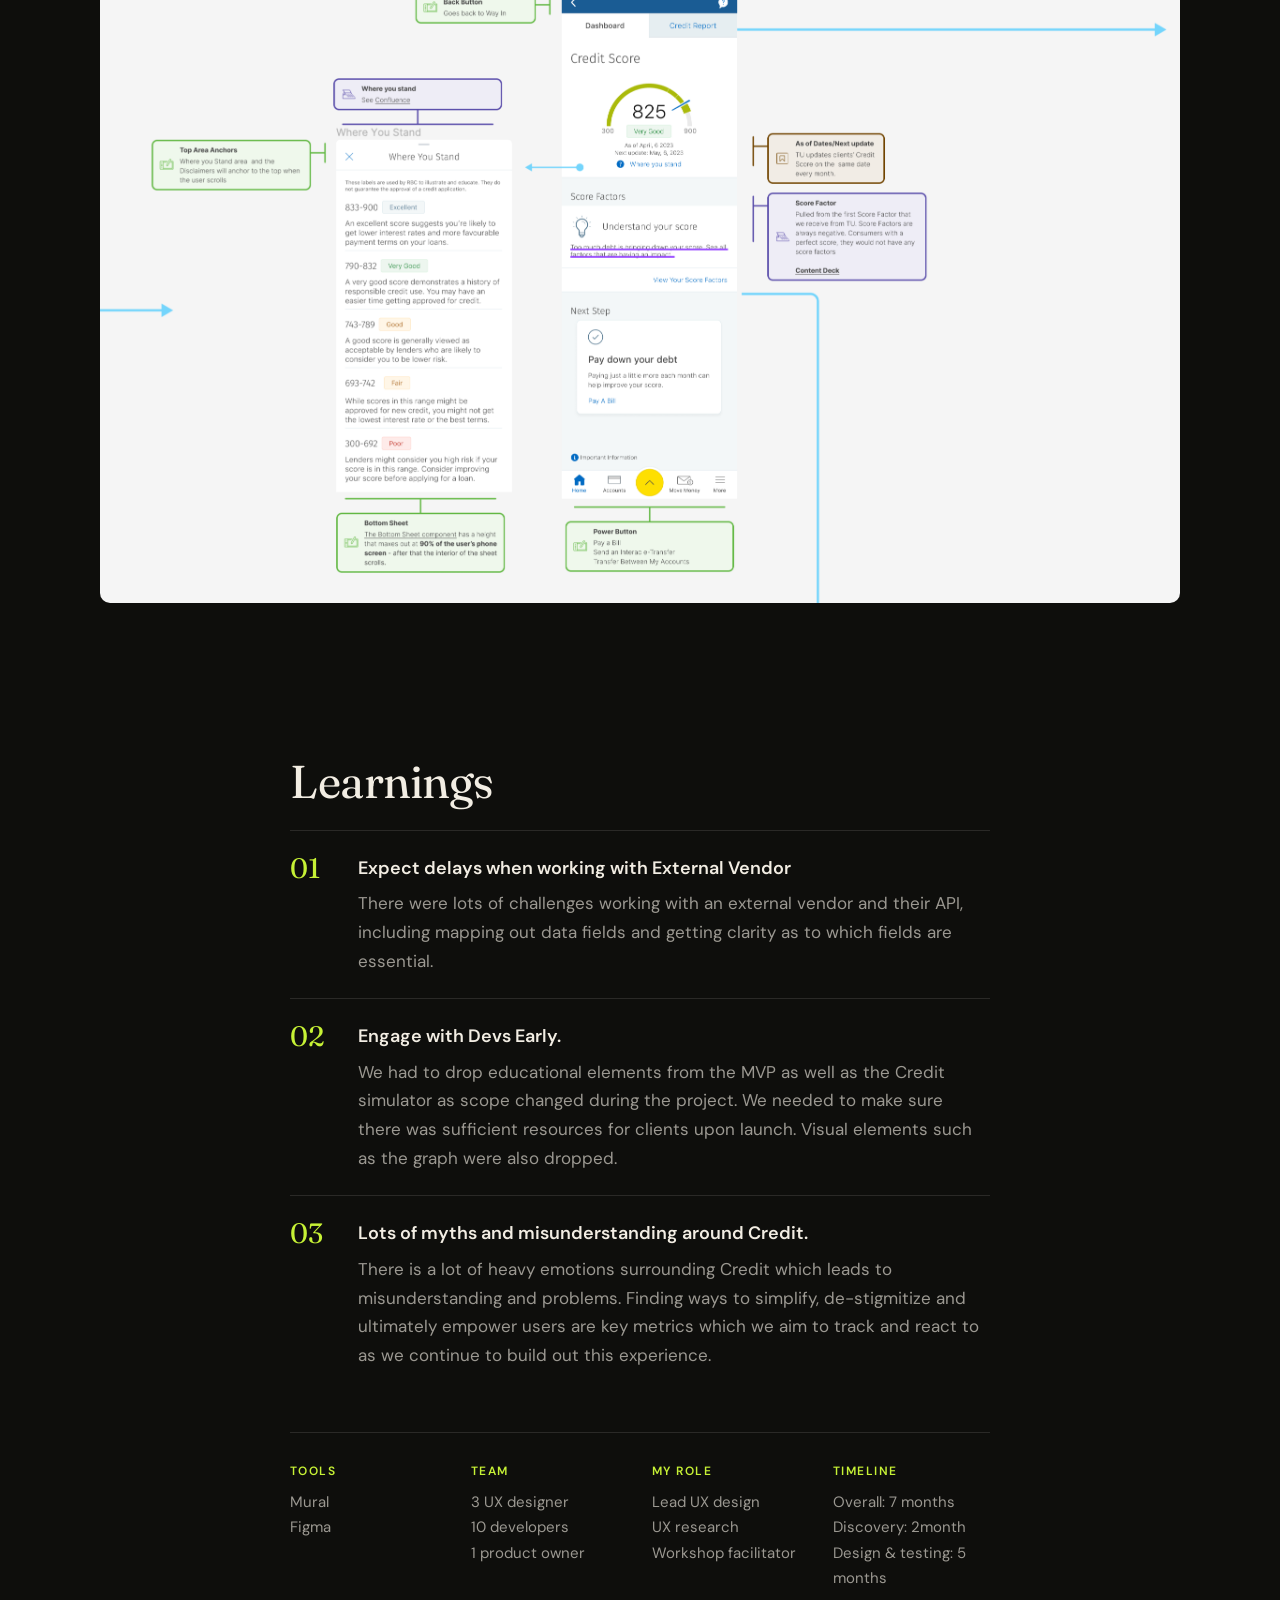
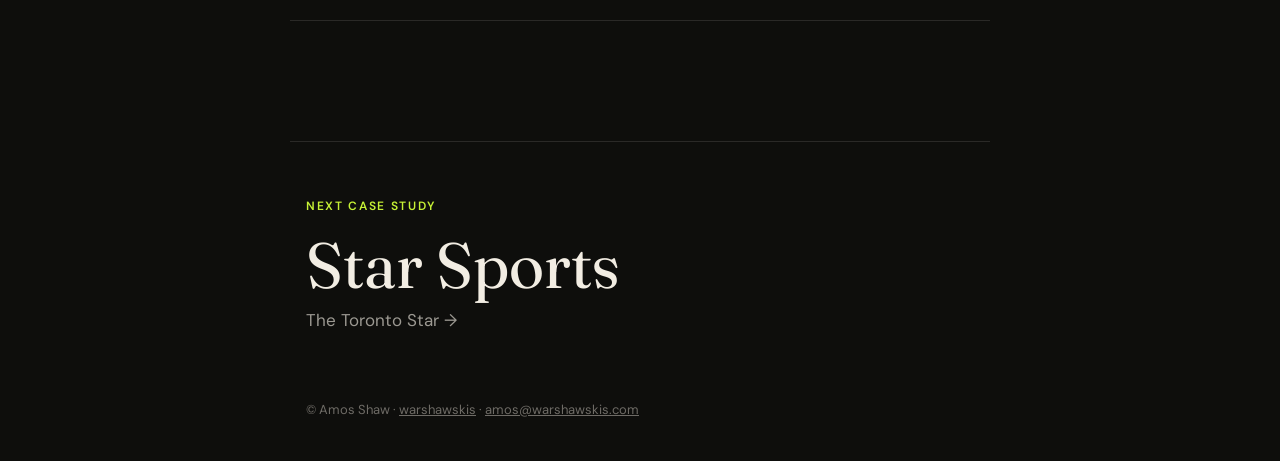
==== commit fcf2f18c: "Remove outdated launch banner from RBC case study The feature is live, so the 'Launching January 202" ====
--- a/case-studies/rbc-credit-score/index.html
+++ b/case-studies/rbc-credit-score/index.html
@@ -81,7 +81,6 @@
 <header class="sec-head"><h2>Learnings</h2></header>
 <ol class="learnings"><li><span class="num">01</span><div><h4>Expect delays when working with External Vendor</h4><p>There were lots of challenges working with an external vendor and their API, including mapping out data fields and getting clarity as to which fields are essential.</p></div></li><li><span class="num">02</span><div><h4>Engage with Devs Early.</h4><p>We had to drop educational elements from the MVP as well as the Credit simulator as scope changed during the project. We needed to make sure there was sufficient resources for clients upon launch. Visual elements such as the graph were also dropped.</p></div></li><li><span class="num">03</span><div><h4>Lots of myths and misunderstanding around Credit.</h4><p>There is a lot of heavy emotions surrounding Credit which leads to misunderstanding and problems. Finding ways to simplify, de-stigmitize and ultimately empower users are key metrics which we aim to track and react to as we continue to build out this experience.</p></div></li></ol>
 <dl class="meta"><div><dt>Tools</dt><dd>Mural</dd><dd>Figma</dd></div><div><dt>Team</dt><dd>3 UX designer</dd><dd>10 developers</dd><dd>1 product owner</dd></div><div><dt>My Role</dt><dd>Lead UX design</dd><dd>UX research</dd><dd>Workshop facilitator</dd></div><div><dt>Timeline</dt><dd>Overall: 7 months</dd><dd>Discovery: 2month</dd><dd>Design &amp; testing: 5 months</dd></div></dl>
-<p class="banner">LAUNCHING JANUARY 2024!</p>
 </section>
 </main>
 <footer class="next">
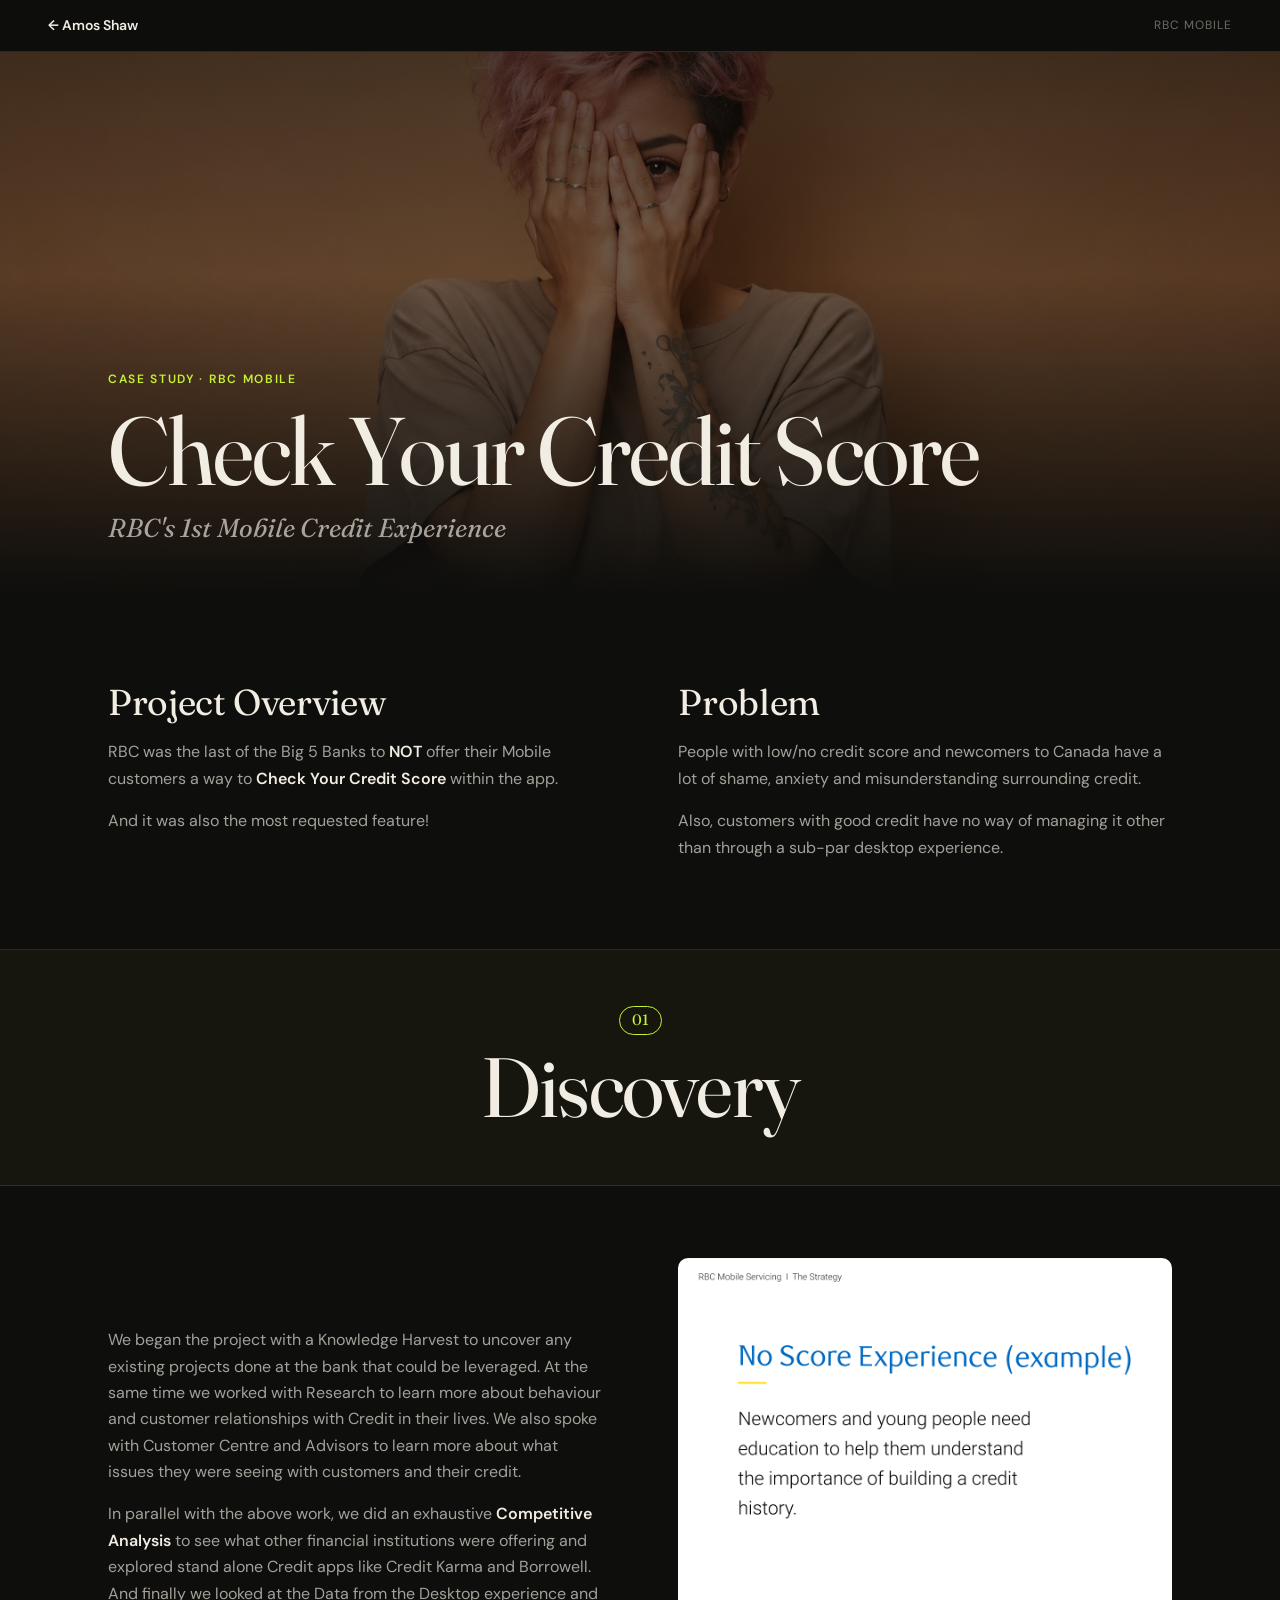
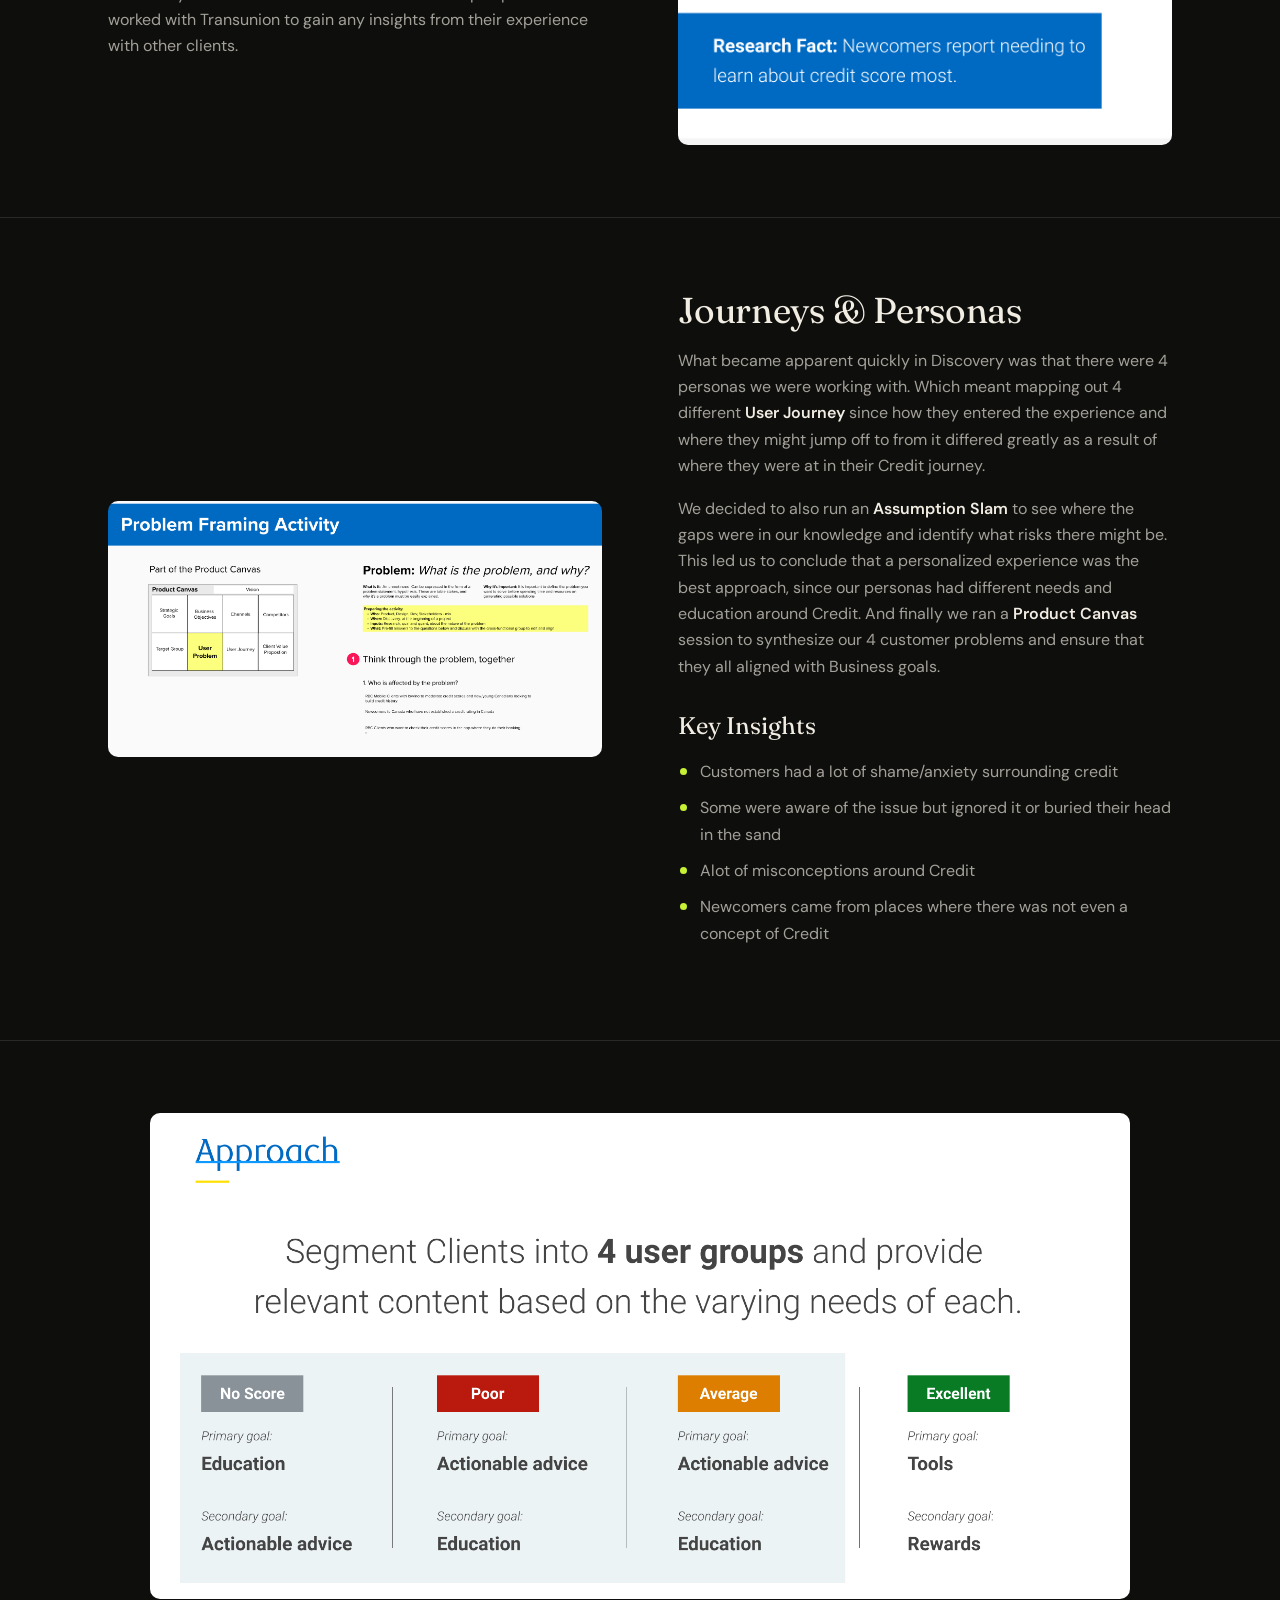
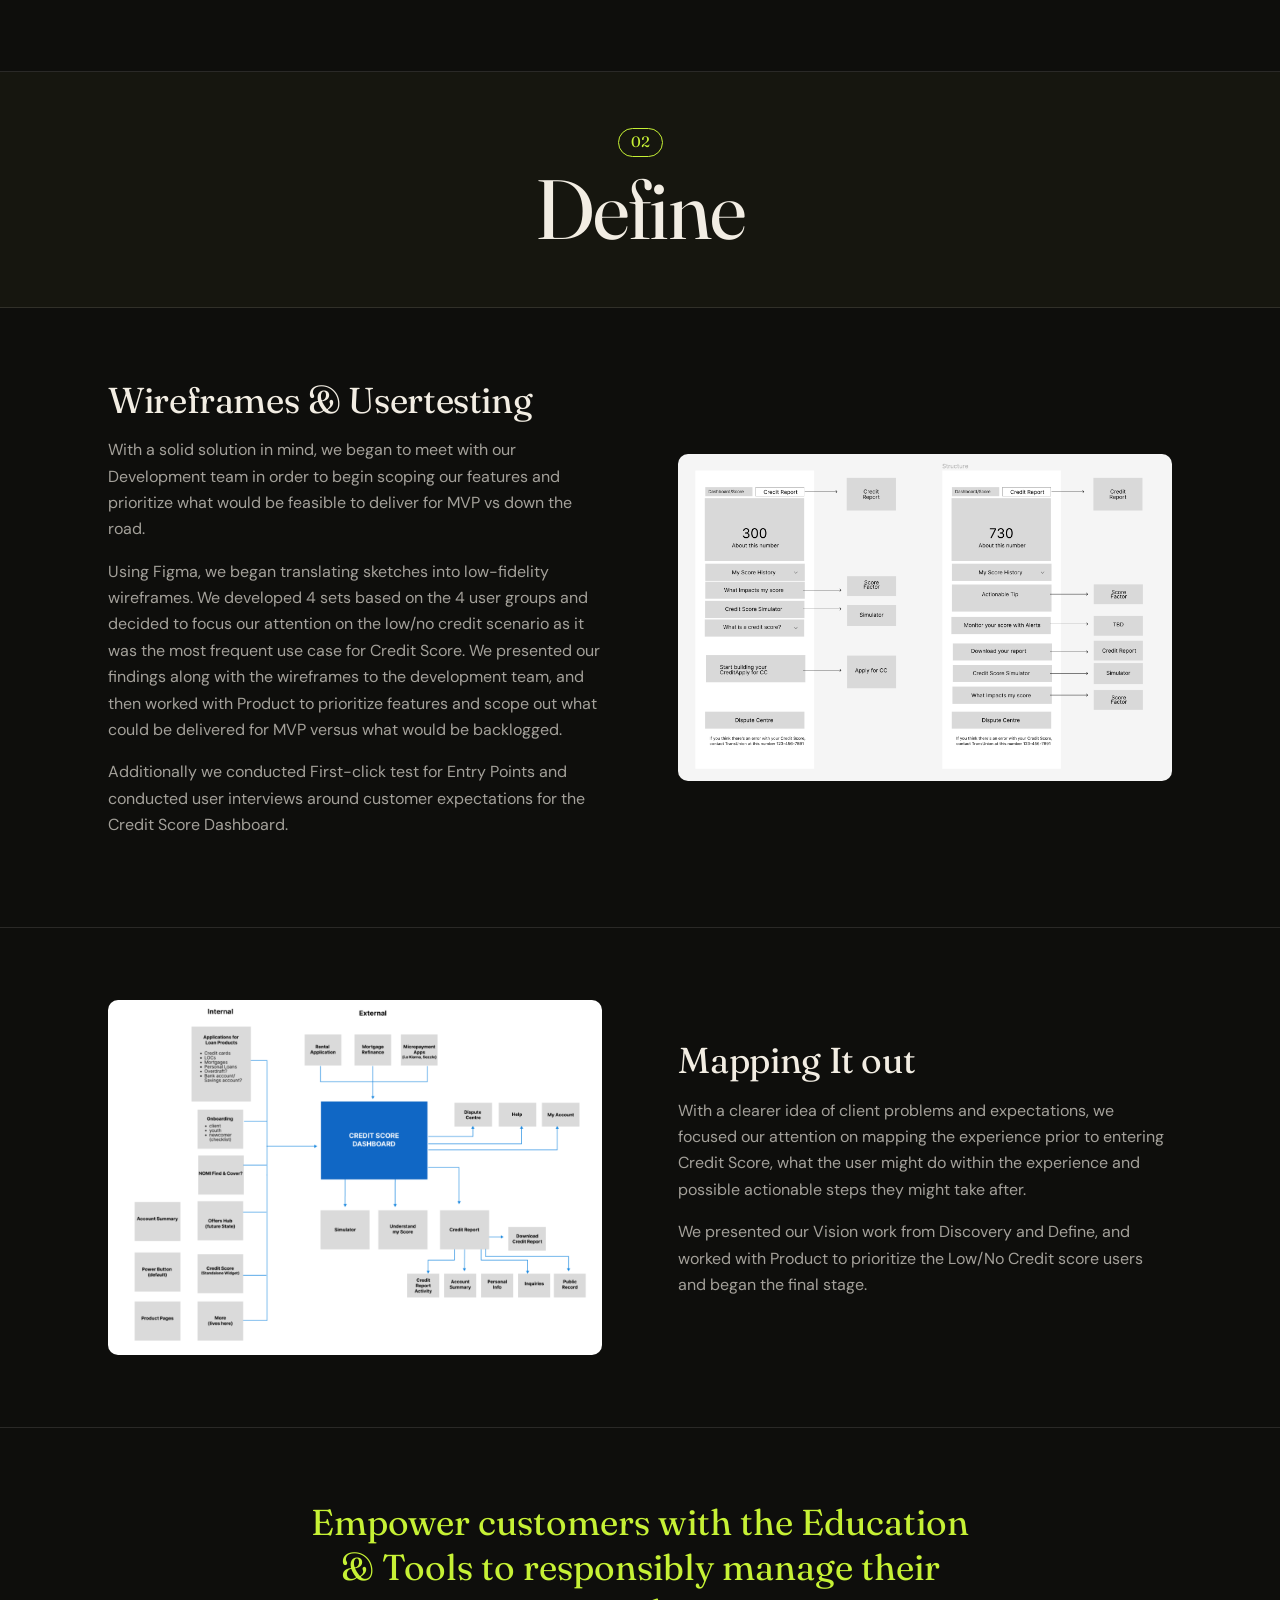
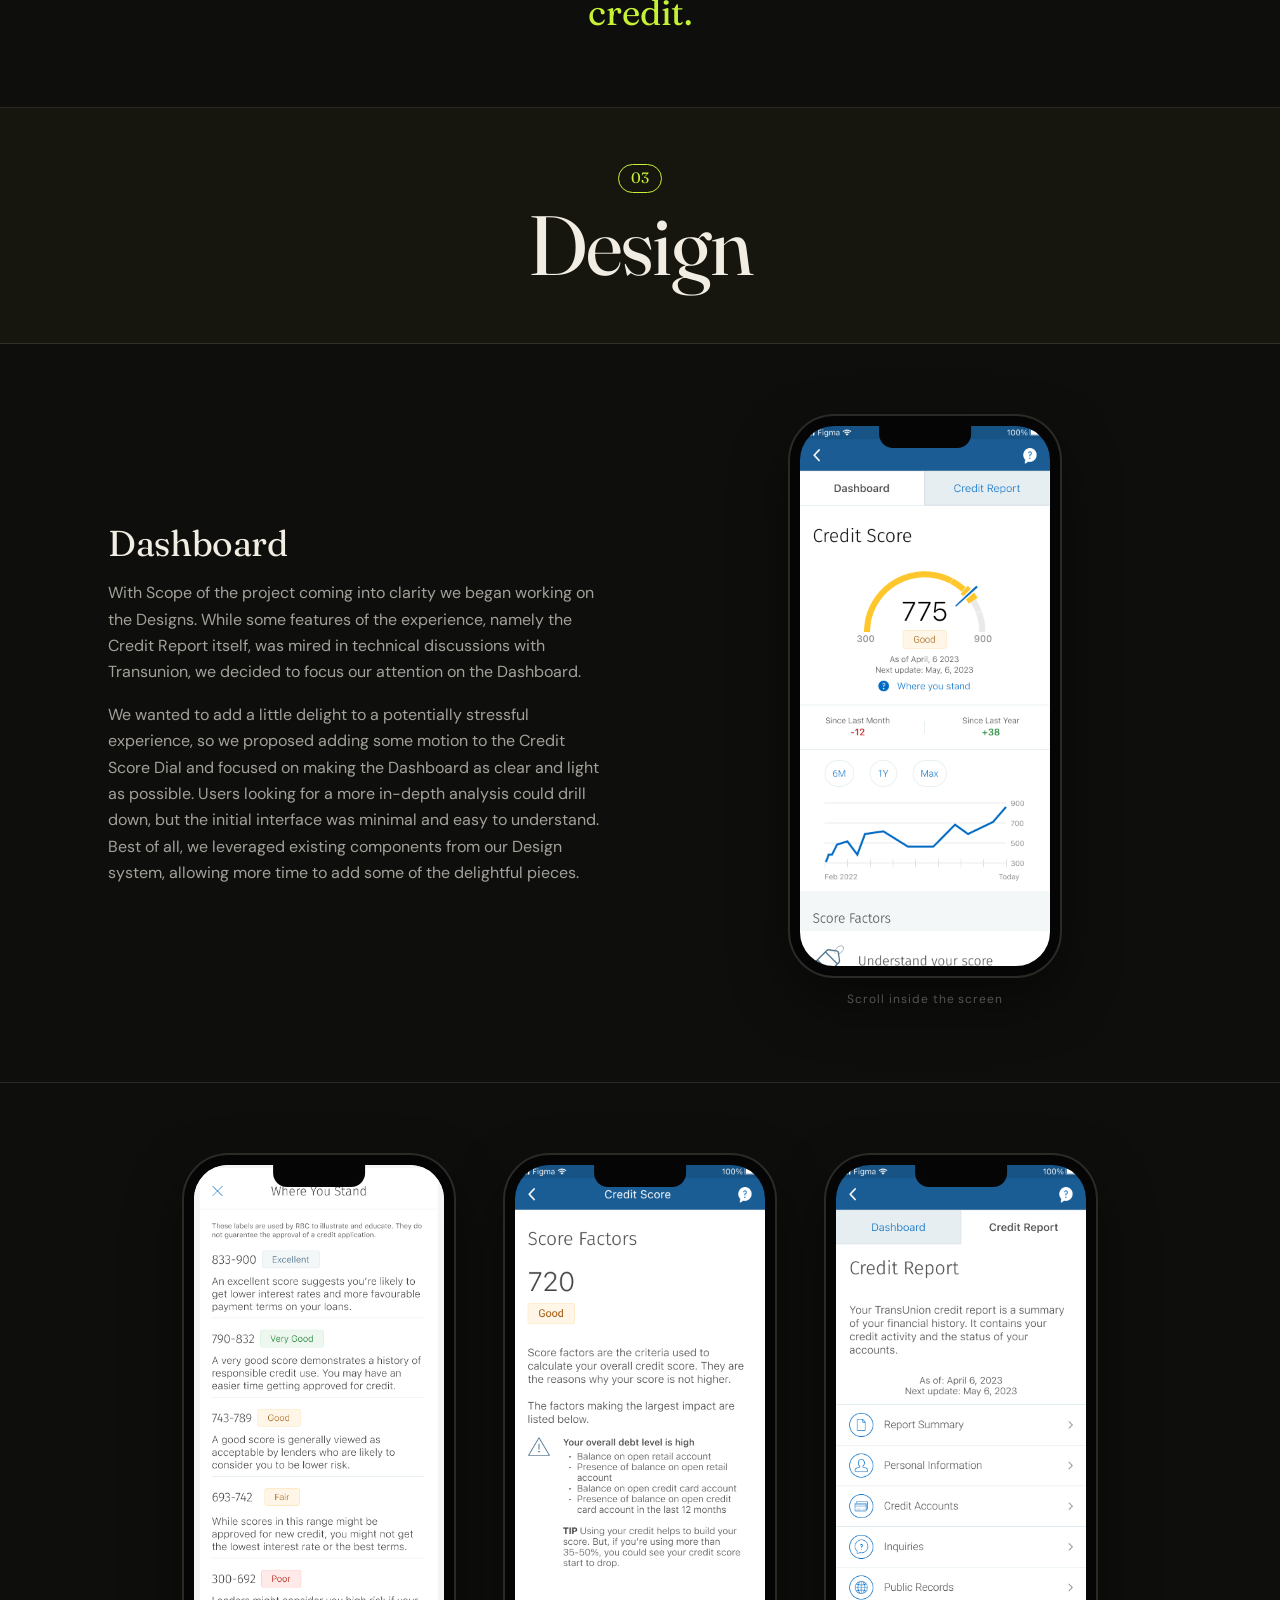
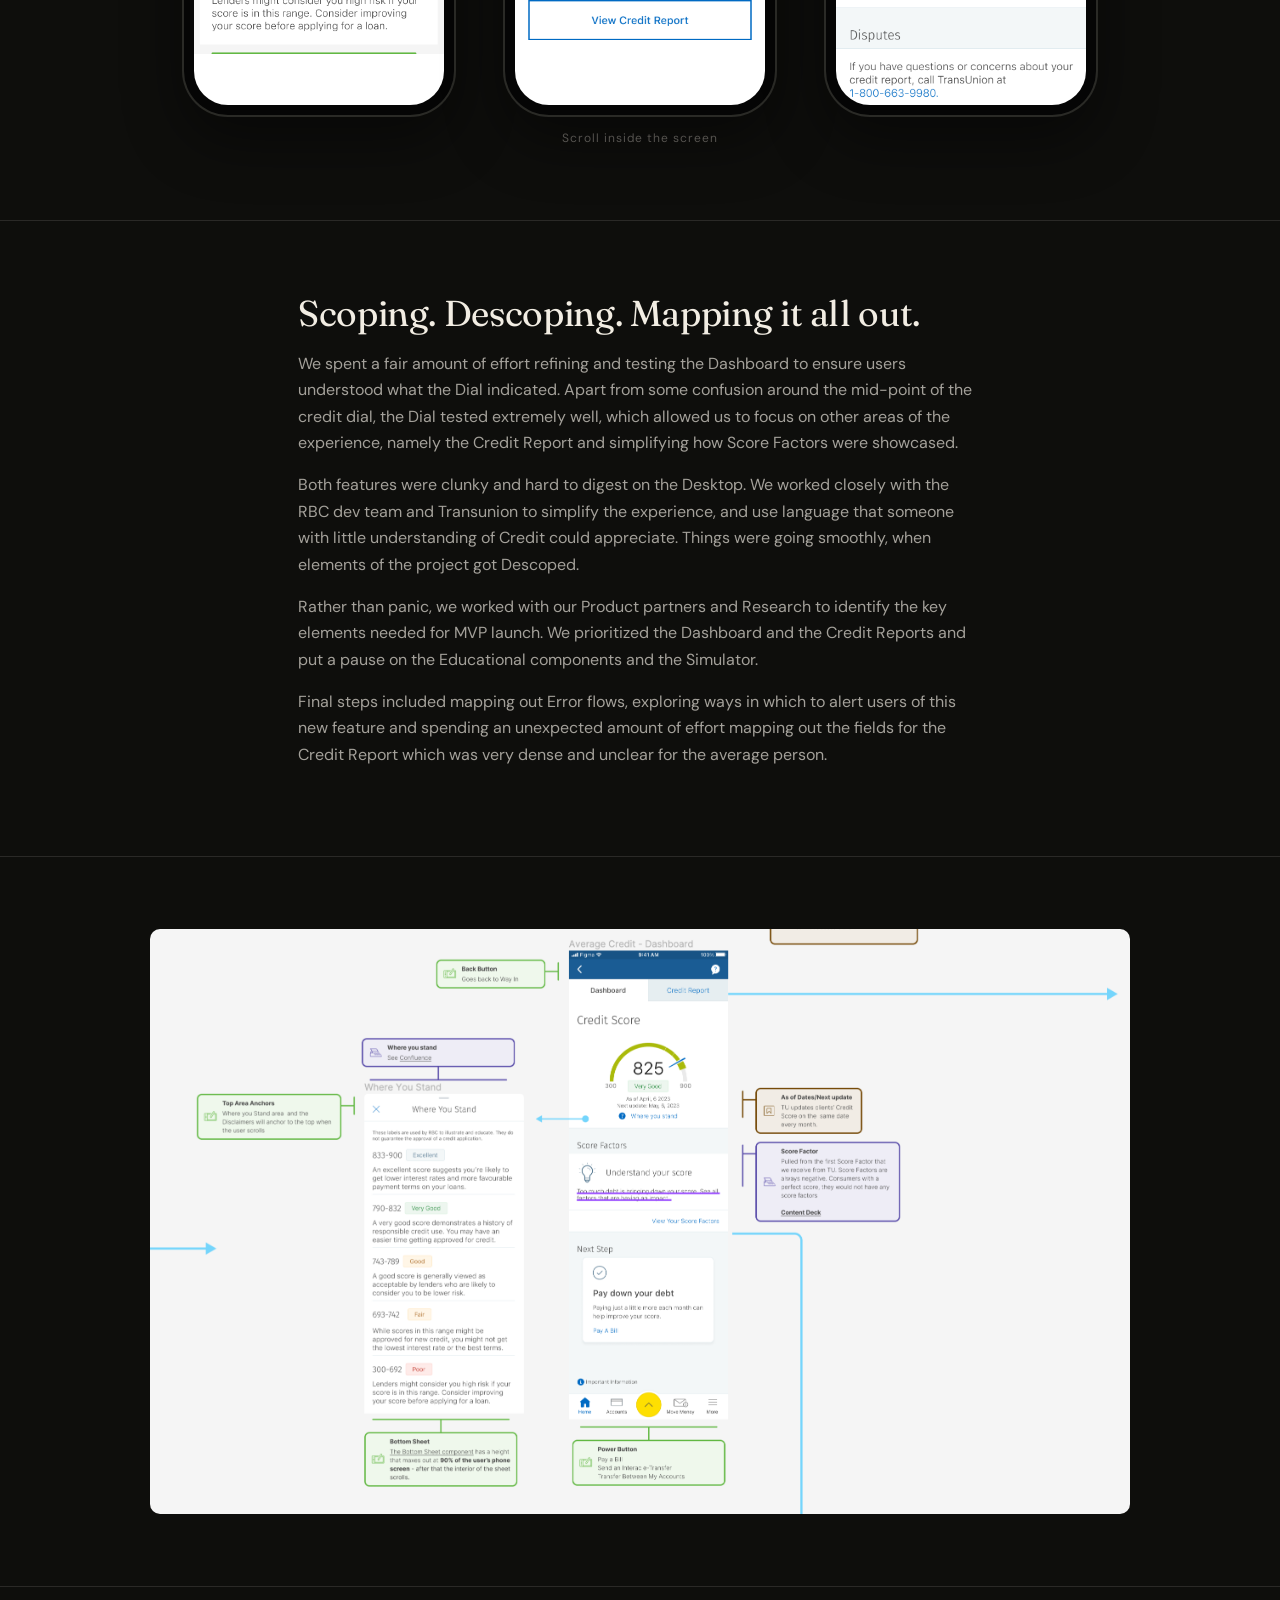
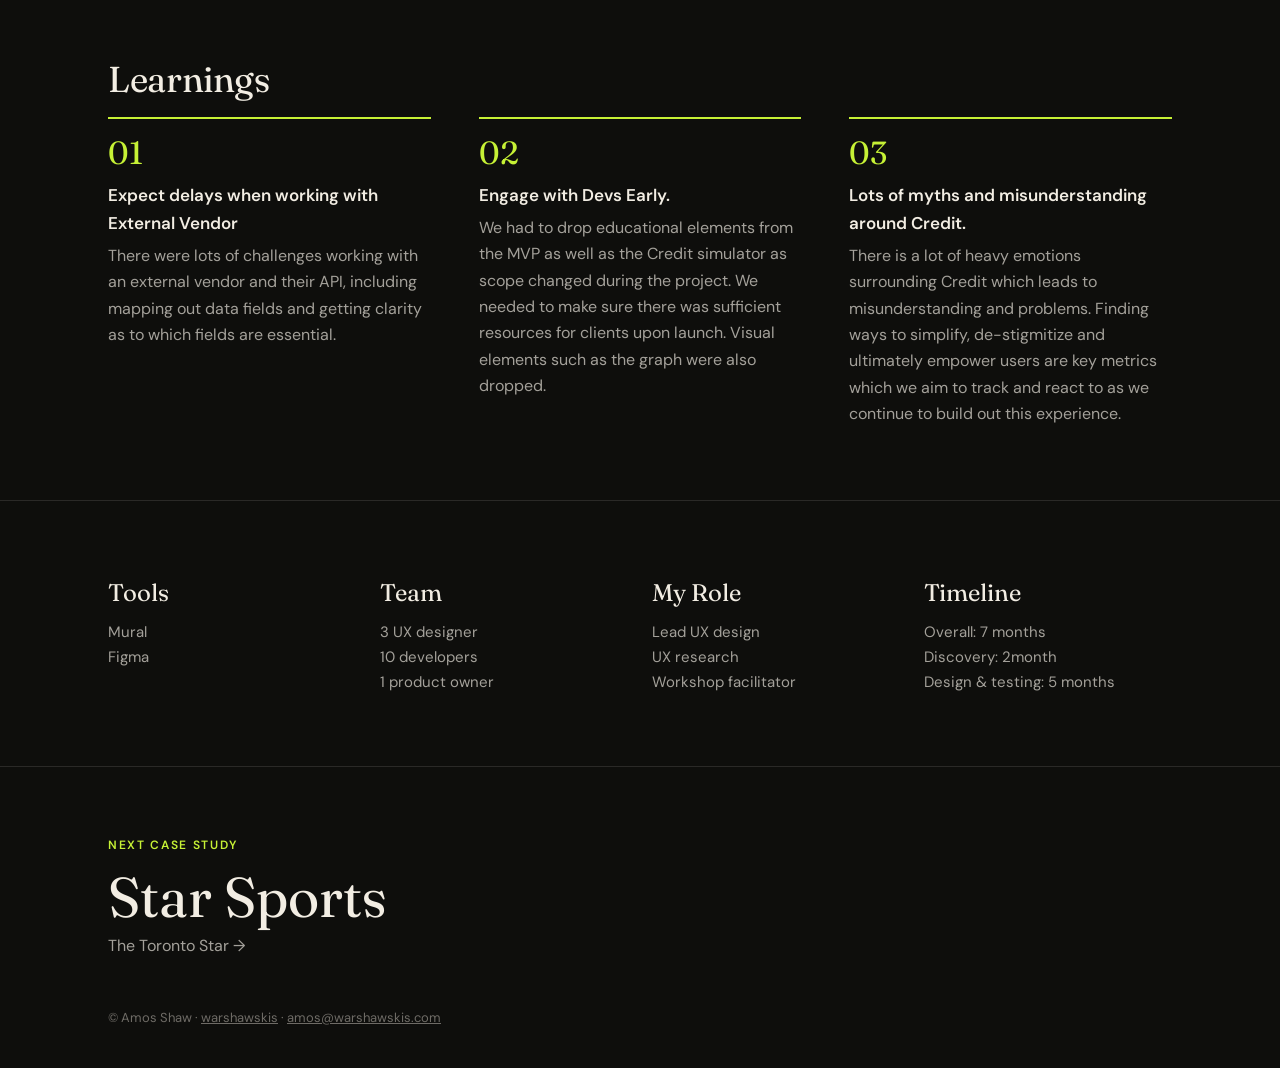
==== commit 5bec6769: "Rework case study layout to match the UXfolio originals Side-by-side text and media, fixed-size phon" ====
--- a/case-studies/rbc-credit-score/index.html
+++ b/case-studies/rbc-credit-score/index.html
@@ -24,69 +24,42 @@
   </div>
 </header>
 <main>
-<section class="sec">
-<header class="sec-head"><h2>Project Overview</h2></header>
-<p>RBC was the last of the Big 5 Banks to NOT offer their Mobile customers a way to Check Your Credit Score within the app.</p>
-<p>And it was also the most requested feature!</p>
-</section>
-<section class="sec">
-<header class="sec-head"><h2>Problem</h2></header>
-<p>People with low/no credit score and newcomers to Canada have a lot of shame, anxiety and misunderstanding surrounding credit.</p>
-<p>Also, customers with good credit have no way of managing it other than through a sub-par desktop experience.</p>
-</section>
-<section class="sec">
-<header class="sec-head"><span class="eyebrow"><span class="phase">01</span>Discovery</span></header>
-<p>We began the project with a Knowledge Harvest to uncover any existing projects done at the bank that could be leveraged. At the same time we worked with Research to learn more about behaviour and customer relationships with Credit in their lives. We also spoke with Customer Centre and Advisors to learn more about what issues they were seeing with customers and their credit.</p>
-<p>In parallel with the above work, we did an exhaustive Competitive Analysis to see what other financial institutions were offering and explored stand alone Credit apps like Credit Karma and Borrowell. And finally we looked at the Data from the Desktop experience and worked with Transunion to gain any insights from their experience with other clients.</p>
-<figure class="fig fig--narrow"><img class="" src="images/cs__rbc-credit-score__discovery-1.png" alt="Discovery research" loading="lazy" onerror="this.onerror=null;this.src='https://uxfolio-prod.s3.us-east-1.amazonaws.com/5fc572c0a9f85600044fd038/6517041d0646030002aa1126/vuudotDUrkdm4KEt.png'"></figure>
-<figure class="fig fig--wide"><img class="" src="images/cs__rbc-credit-score__discovery-2.png" alt="Competitive analysis" loading="lazy" onerror="this.onerror=null;this.src='https://uxfolio-prod.s3.us-east-1.amazonaws.com/5fc572c0a9f85600044fd038/6517041d0646030002aa1126/HLB7ROJJMZkmTPLx.png'"></figure>
-</section>
-<section class="sec">
-<header class="sec-head"><h2>Journeys &amp; Personas</h2></header>
-<p>What became apparent quickly in Discovery was that there were 4 personas we were working with. Which meant mapping out 4 different User Journey since how they entered the experience and where they might jump off to from it differed greatly as a result of where they were at in their Credit journey.</p>
-<p>We decided to also run an Assumption Slam to see where the gaps were in our knowledge and identify what risks there might be. This led us to conclude that a personalized experience was the best approach, since our personas had different needs and education around Credit. And finally we ran a Product Canvas session to synthesize our 4 customer problems and ensure that they all aligned with Business goals.</p>
-<h4 class="list-head">Key Insights</h4><ul><li>Customers had a lot of shame/anxiety surrounding credit</li><li>Some were aware of the issue but ignored it or buried their head in the sand</li><li>Alot of misconceptions around Credit</li><li>Newcomers came from places where there was not even a concept of Credit</li></ul>
-<figure class="fig fig--wide"><img class="" src="images/cs__rbc-credit-score__journeys.png" alt="User journeys" loading="lazy" onerror="this.onerror=null;this.src='https://uxfolio-prod.s3.us-east-1.amazonaws.com/5fc572c0a9f85600044fd038/6517041d0646030002aa1126/HCJxWCDnionh2hdI.png'"></figure>
-</section>
-<section class="sec">
-<header class="sec-head"><span class="eyebrow"><span class="phase">02</span>Define</span><h2>Wireframes &amp; Usertesting</h2></header>
-<p>With a solid solution in mind, we began to meet with our Development team in order to begin scoping our features and prioritize what would be feasible to deliver for MVP vs down the road.</p>
+<section class="sec"><div class="wrap duo"><div><h2>Project Overview</h2><p>RBC was the last of the Big 5 Banks to <strong>NOT</strong> offer their Mobile customers a way to <strong>Check Your Credit Score</strong> within the app.</p>
+<p>And it was also the most requested feature!</p></div><div><h2>Problem</h2><p>People with low/no credit score and newcomers to Canada have a lot of shame, anxiety and misunderstanding surrounding credit.</p>
+<p>Also, customers with good credit have no way of managing it other than through a sub-par desktop experience.</p></div></div></section>
+<section class="divider"><div class="wrap"><span class="phase">01</span><h2>Discovery</h2></div></section>
+<section class="sec"><div class="wrap split split--media-right"><div class="split-text"><p>We began the project with a Knowledge Harvest to uncover any existing projects done at the bank that could be leveraged. At the same time we worked with Research to learn more about behaviour and customer relationships with Credit in their lives. We also spoke with Customer Centre and Advisors to learn more about what issues they were seeing with customers and their credit.</p>
+<p>In parallel with the above work, we did an exhaustive <strong>Competitive Analysis</strong> to see what other financial institutions were offering and explored stand alone Credit apps like Credit Karma and Borrowell. And finally we looked at the Data from the Desktop experience and worked with Transunion to gain any insights from their experience with other clients.</p></div><figure class="media media--img"><img src="images/cs__rbc-credit-score__discovery-1.png" alt="No Score Experience research finding" loading="lazy" onerror="this.onerror=null;this.src='https://uxfolio-prod.s3.us-east-1.amazonaws.com/5fc572c0a9f85600044fd038/6517041d0646030002aa1126/vuudotDUrkdm4KEt.png'"></figure></div></section>
+<section class="sec"><div class="wrap split split--media-left"><div class="split-text"><h2>Journeys &amp; Personas</h2><p>What became apparent quickly in Discovery was that there were 4 personas we were working with. Which meant mapping out 4 different <strong>User Journey</strong> since how they entered the experience and where they might jump off to from it differed greatly as a result of where they were at in their Credit journey.</p>
+<p>We decided to also run an <strong>Assumption Slam</strong> to see where the gaps were in our knowledge and identify what risks there might be. This led us to conclude that a personalized experience was the best approach, since our personas had different needs and education around Credit. And finally we ran a <strong>Product Canvas</strong> session to synthesize our 4 customer problems and ensure that they all aligned with Business goals.</p>
+<h3>Key Insights</h3>
+<ul><li>Customers had a lot of shame/anxiety surrounding credit</li><li>Some were aware of the issue but ignored it or buried their head in the sand</li><li>Alot of misconceptions around Credit</li><li>Newcomers came from places where there was not even a concept of Credit</li></ul></div><figure class="media media--img"><img src="images/cs__rbc-credit-score__discovery-2.png" alt="Problem Framing Activity" loading="lazy" onerror="this.onerror=null;this.src='https://uxfolio-prod.s3.us-east-1.amazonaws.com/5fc572c0a9f85600044fd038/6517041d0646030002aa1126/HLB7ROJJMZkmTPLx.png'"></figure></div></section>
+<section class="sec sec--media"><div class="wrap"><figure class="media media--img"><img src="images/cs__rbc-credit-score__journeys.png" alt="Approach: segment clients into 4 user groups" loading="lazy" onerror="this.onerror=null;this.src='https://uxfolio-prod.s3.us-east-1.amazonaws.com/5fc572c0a9f85600044fd038/6517041d0646030002aa1126/HCJxWCDnionh2hdI.png'"></figure></div></section>
+<section class="divider"><div class="wrap"><span class="phase">02</span><h2>Define</h2></div></section>
+<section class="sec"><div class="wrap split split--media-right"><div class="split-text"><h2>Wireframes &amp; Usertesting</h2><p>With a solid solution in mind, we began to meet with our Development team in order to begin scoping our features and prioritize what would be feasible to deliver for MVP vs down the road.</p>
 <p>Using Figma, we began translating sketches into low-fidelity wireframes. We developed 4 sets based on the 4 user groups and decided to focus our attention on the low/no credit scenario as it was the most frequent use case for Credit Score. We presented our findings along with the wireframes to the development team, and then worked with Product to prioritize features and scope out what could be delivered for MVP versus what would be backlogged.</p>
-<p>Additionally we conducted First-click test for Entry Points and conducted user interviews around customer expectations for the Credit Score Dashboard.</p>
-<figure class="fig fig--wide"><img class="" src="images/cs__rbc-credit-score__wireframes-1.png" alt="Low-fidelity wireframes" loading="lazy" onerror="this.onerror=null;this.src='https://uxfolio-prod.s3.us-east-1.amazonaws.com/5fc572c0a9f85600044fd038/6517041d0646030002aa1126/pHMdIb0tX81rJOAp.png'"></figure>
-<figure class="fig fig--wide"><img class="" src="images/cs__rbc-credit-score__wireframes-2.png" alt="First-click testing" loading="lazy" onerror="this.onerror=null;this.src='https://uxfolio-prod.s3.us-east-1.amazonaws.com/5fc572c0a9f85600044fd038/6517041d0646030002aa1126/ssArWMAmxNWHpKxq.png'"></figure>
-</section>
-<section class="sec">
-<header class="sec-head"><h2>Mapping It out</h2></header>
-<p>With a clearer idea of client problems and expectations, we focused our attention on mapping the experience prior to entering Credit Score, what the user might do within the experience and possible actionable steps they might take after.</p>
-<p>We presented our Vision work from Discovery and Define, and worked with Product to prioritize the Low/No Credit score users and began the final stage.</p>
-<p class="pull">Empower customers with the Education &amp; Tools to responsibly manage their credit.</p>
-</section>
-<section class="sec">
-<header class="sec-head"><span class="eyebrow"><span class="phase">03</span>Design</span><h2>Dashboard</h2></header>
-<p>With Scope of the project coming into clarity we began working on the Designs. While some features of the experience, namely the Credit Report itself, was mired in technical discussions with Transunion, we decided to focus our attention on the Dashboard.</p>
-<p>We wanted to add a little delight to a potentially stressful experience, so we proposed adding some motion to the Credit Score Dial and focused on making the Dashboard as clear and light as possible. Users looking for a more in-depth analysis could drill down, but the initial interface was minimal and easy to understand. Best of all, we leveraged existing components from our Design system, allowing more time to add some of the delightful pieces.</p>
-<figure class="fig fig--phone"><img class="" src="images/cs__rbc-credit-score__dashboard.jpg" alt="Credit Score dashboard" loading="lazy" onerror="this.onerror=null;this.src='https://uxfolio-prod.s3.us-east-1.amazonaws.com/5fc572c0a9f85600044fd038/6517041d0646030002aa1126/HwfvaNwBFRlrJwrN.jpg'"></figure>
-<div class="gallery" role="region" aria-label="Dashboard screens" tabindex="0"><figure><img class="" src="images/cs__rbc-credit-score__dashgallery-1.png" alt="Dashboard screens" loading="lazy" onerror="this.onerror=null;this.src='https://uxfolio-prod.s3.us-east-1.amazonaws.com/5fc572c0a9f85600044fd038/6517041d0646030002aa1126/4uLPqhuHJBNacxWa.png'"></figure><figure><img class="" src="images/cs__rbc-credit-score__dashgallery-2.png" alt="Dashboard screens" loading="lazy" onerror="this.onerror=null;this.src='https://uxfolio-prod.s3.us-east-1.amazonaws.com/5fc572c0a9f85600044fd038/6517041d0646030002aa1126/PU9oJQ6P7STJbHZ8.png'"></figure><figure><img class="" src="images/cs__rbc-credit-score__dashgallery-3.png" alt="Dashboard screens" loading="lazy" onerror="this.onerror=null;this.src='https://uxfolio-prod.s3.us-east-1.amazonaws.com/5fc572c0a9f85600044fd038/6517041d0646030002aa1126/zfzaOyodUfozUiQT.png'"></figure></div>
-</section>
-<section class="sec">
-<header class="sec-head"><h2>Scoping. Descoping. Mapping it all out.</h2></header>
-<p>We spent a fair amount of effort refining and testing the Dashboard to ensure users understood what the Dial indicated. Apart from some confusion around the mid-point of the credit dial, the Dial tested extremely well, which allowed us to focus on other areas of the experience, namely the Credit Report and simplifying how Score Factors were showcased.</p>
+<p>Additionally we conducted First-click test for Entry Points and conducted user interviews around customer expectations for the Credit Score Dashboard.</p></div><figure class="media media--img"><img src="images/cs__rbc-credit-score__wireframes-1.png" alt="Low-fidelity wireframes" loading="lazy" onerror="this.onerror=null;this.src='https://uxfolio-prod.s3.us-east-1.amazonaws.com/5fc572c0a9f85600044fd038/6517041d0646030002aa1126/pHMdIb0tX81rJOAp.png'"></figure></div></section>
+<section class="sec"><div class="wrap split split--media-left"><div class="split-text"><h2>Mapping It out</h2><p>With a clearer idea of client problems and expectations, we focused our attention on mapping the experience prior to entering Credit Score, what the user might do within the experience and possible actionable steps they might take after.</p>
+<p>We presented our Vision work from Discovery and Define, and worked with Product to prioritize the Low/No Credit score users and began the final stage.</p></div><figure class="media media--img"><img src="images/cs__rbc-credit-score__wireframes-2.png" alt="Experience map around the Credit Score Dashboard" loading="lazy" onerror="this.onerror=null;this.src='https://uxfolio-prod.s3.us-east-1.amazonaws.com/5fc572c0a9f85600044fd038/6517041d0646030002aa1126/ssArWMAmxNWHpKxq.png'"></figure></div></section>
+<section class="sec"><div class="wrap narrow"><p class="pull">Empower customers with the Education &amp; Tools to responsibly manage their credit.</p></div></section>
+<section class="divider"><div class="wrap"><span class="phase">03</span><h2>Design</h2></div></section>
+<section class="sec"><div class="wrap split split--media-right"><div class="split-text"><h2>Dashboard</h2><p>With Scope of the project coming into clarity we began working on the Designs. While some features of the experience, namely the Credit Report itself, was mired in technical discussions with Transunion, we decided to focus our attention on the Dashboard.</p>
+<p>We wanted to add a little delight to a potentially stressful experience, so we proposed adding some motion to the Credit Score Dial and focused on making the Dashboard as clear and light as possible. Users looking for a more in-depth analysis could drill down, but the initial interface was minimal and easy to understand. Best of all, we leveraged existing components from our Design system, allowing more time to add some of the delightful pieces.</p></div><figure class="media media--phone"><div class="phone"><div class="phone-screen" tabindex="0" aria-label="Credit Score dashboard, scrollable"><img src="images/cs__rbc-credit-score__dashboard.jpg" alt="Credit Score dashboard" loading="lazy" onerror="this.onerror=null;this.src='https://uxfolio-prod.s3.us-east-1.amazonaws.com/5fc572c0a9f85600044fd038/6517041d0646030002aa1126/HwfvaNwBFRlrJwrN.jpg'"></div></div></figure></div></section>
+<section class="sec"><div class="wrap"><div class="phones" role="region" aria-label="Where You Stand, Score Factors and Credit Report screens" tabindex="0"><div class="phone"><div class="phone-screen" tabindex="0" aria-label="Where You Stand, Score Factors and Credit Report screens, scrollable"><img src="images/cs__rbc-credit-score__dashgallery-1.png" alt="Where You Stand, Score Factors and Credit Report screens" loading="lazy" onerror="this.onerror=null;this.src='https://uxfolio-prod.s3.us-east-1.amazonaws.com/5fc572c0a9f85600044fd038/6517041d0646030002aa1126/4uLPqhuHJBNacxWa.png'"></div></div><div class="phone"><div class="phone-screen" tabindex="0" aria-label="Where You Stand, Score Factors and Credit Report screens, scrollable"><img src="images/cs__rbc-credit-score__dashgallery-2.png" alt="Where You Stand, Score Factors and Credit Report screens" loading="lazy" onerror="this.onerror=null;this.src='https://uxfolio-prod.s3.us-east-1.amazonaws.com/5fc572c0a9f85600044fd038/6517041d0646030002aa1126/PU9oJQ6P7STJbHZ8.png'"></div></div><div class="phone"><div class="phone-screen" tabindex="0" aria-label="Where You Stand, Score Factors and Credit Report screens, scrollable"><img src="images/cs__rbc-credit-score__dashgallery-3.png" alt="Where You Stand, Score Factors and Credit Report screens" loading="lazy" onerror="this.onerror=null;this.src='https://uxfolio-prod.s3.us-east-1.amazonaws.com/5fc572c0a9f85600044fd038/6517041d0646030002aa1126/zfzaOyodUfozUiQT.png'"></div></div></div></div></section>
+<section class="sec sec--text"><div class="wrap narrow"><h2>Scoping. Descoping. Mapping it all out.</h2><p>We spent a fair amount of effort refining and testing the Dashboard to ensure users understood what the Dial indicated. Apart from some confusion around the mid-point of the credit dial, the Dial tested extremely well, which allowed us to focus on other areas of the experience, namely the Credit Report and simplifying how Score Factors were showcased.</p>
 <p>Both features were clunky and hard to digest on the Desktop. We worked closely with the RBC dev team and Transunion to simplify the experience, and use language that someone with little understanding of Credit could appreciate. Things were going smoothly, when elements of the project got Descoped.</p>
 <p>Rather than panic, we worked with our Product partners and Research to identify the key elements needed for MVP launch. We prioritized the Dashboard and the Credit Reports and put a pause on the Educational components and the Simulator.</p>
-<p>Final steps included mapping out Error flows, exploring ways in which to alert users of this new feature and spending an unexpected amount of effort mapping out the fields for the Credit Report which was very dense and unclear for the average person.</p>
-<figure class="fig fig--wide"><img class="" src="images/cs__rbc-credit-score__scoping.png" alt="Experience map and flows" loading="lazy" onerror="this.onerror=null;this.src='https://uxfolio-prod.s3.us-east-1.amazonaws.com/5fc572c0a9f85600044fd038/6517041d0646030002aa1126/IVvPJBY9EM4ERqcx.png'"></figure>
-</section>
-<section class="sec">
-<header class="sec-head"><h2>Learnings</h2></header>
-<ol class="learnings"><li><span class="num">01</span><div><h4>Expect delays when working with External Vendor</h4><p>There were lots of challenges working with an external vendor and their API, including mapping out data fields and getting clarity as to which fields are essential.</p></div></li><li><span class="num">02</span><div><h4>Engage with Devs Early.</h4><p>We had to drop educational elements from the MVP as well as the Credit simulator as scope changed during the project. We needed to make sure there was sufficient resources for clients upon launch. Visual elements such as the graph were also dropped.</p></div></li><li><span class="num">03</span><div><h4>Lots of myths and misunderstanding around Credit.</h4><p>There is a lot of heavy emotions surrounding Credit which leads to misunderstanding and problems. Finding ways to simplify, de-stigmitize and ultimately empower users are key metrics which we aim to track and react to as we continue to build out this experience.</p></div></li></ol>
-<dl class="meta"><div><dt>Tools</dt><dd>Mural</dd><dd>Figma</dd></div><div><dt>Team</dt><dd>3 UX designer</dd><dd>10 developers</dd><dd>1 product owner</dd></div><div><dt>My Role</dt><dd>Lead UX design</dd><dd>UX research</dd><dd>Workshop facilitator</dd></div><div><dt>Timeline</dt><dd>Overall: 7 months</dd><dd>Discovery: 2month</dd><dd>Design &amp; testing: 5 months</dd></div></dl>
-</section>
+<p>Final steps included mapping out Error flows, exploring ways in which to alert users of this new feature and spending an unexpected amount of effort mapping out the fields for the Credit Report which was very dense and unclear for the average person.</p></div></section>
+<section class="sec sec--media"><div class="wrap"><figure class="media media--img"><img src="images/cs__rbc-credit-score__scoping.png" alt="Annotated Average Credit dashboard flow" loading="lazy" onerror="this.onerror=null;this.src='https://uxfolio-prod.s3.us-east-1.amazonaws.com/5fc572c0a9f85600044fd038/6517041d0646030002aa1126/IVvPJBY9EM4ERqcx.png'"></figure></div></section>
+<section class="sec"><div class="wrap"><h2>Learnings</h2><ol class="learnings"><li><span class="num">01</span><h4>Expect delays when working with External Vendor</h4><p>There were lots of challenges working with an external vendor and their API, including mapping out data fields and getting clarity as to which fields are essential.</p></li><li><span class="num">02</span><h4>Engage with Devs Early.</h4><p>We had to drop educational elements from the MVP as well as the Credit simulator as scope changed during the project. We needed to make sure there was sufficient resources for clients upon launch. Visual elements such as the graph were also dropped.</p></li><li><span class="num">03</span><h4>Lots of myths and misunderstanding around Credit.</h4><p>There is a lot of heavy emotions surrounding Credit which leads to misunderstanding and problems. Finding ways to simplify, de-stigmitize and ultimately empower users are key metrics which we aim to track and react to as we continue to build out this experience.</p></li></ol></div></section>
+<section class="sec"><div class="wrap"><dl class="meta"><div><dt>Tools</dt><dd>Mural</dd><dd>Figma</dd></div><div><dt>Team</dt><dd>3 UX designer</dd><dd>10 developers</dd><dd>1 product owner</dd></div><div><dt>My Role</dt><dd>Lead UX design</dd><dd>UX research</dd><dd>Workshop facilitator</dd></div><div><dt>Timeline</dt><dd>Overall: 7 months</dd><dd>Discovery: 2month</dd><dd>Design &amp; testing: 5 months</dd></div></dl></div></section>
 </main>
 <footer class="next">
-  <span class="eyebrow">Next case study</span>
-  <a href="../star-sports/"><span class="next-title">Star Sports</span><span class="next-client">The Toronto Star &rarr;</span></a>
-  <p class="foot">&copy; Amos Shaw &middot; <a href="../../">warshawskis</a> &middot; <a href="mailto:amos@warshawskis.com">amos@warshawskis.com</a></p>
+  <div class="wrap">
+    <span class="eyebrow">Next case study</span>
+    <a href="../star-sports/"><span class="next-title">Star Sports</span><span class="next-client">The Toronto Star &rarr;</span></a>
+    <p class="foot">&copy; Amos Shaw &middot; <a href="../../">warshawskis</a> &middot; <a href="mailto:amos@warshawskis.com">amos@warshawskis.com</a></p>
+  </div>
 </footer>
 </body>
 </html>
--- a/case-studies/case-study.css
+++ b/case-studies/case-study.css
@@ -1,124 +1,148 @@
-/* Shared case study styles. Tokens match the Warshawskis homepage. */
+/* Shared case study styles. Tokens match the Warshawskis homepage.
+   Layout mirrors the original UXfolio case studies: side-by-side sections,
+   fixed-size phone/browser frames that scroll inside, phone rows and tilted galleries. */
 *, *::before, *::after { box-sizing: border-box; margin: 0; padding: 0; }
 
 :root {
   --bg:     #0E0E0C;
-  --bg-2:   #18180F;
+  --bg-2:   #16160F;
   --text:   #F2EDE3;
   --accent: #C6F135;
-  --muted:  rgba(242, 237, 227, 0.62);
+  --muted:  rgba(242, 237, 227, 0.66);
   --faint:  rgba(242, 237, 227, 0.42);
   --border: rgba(242, 237, 227, 0.12);
   --serif:  'Fraunces', serif;
   --sans:   'DM Sans', sans-serif;
-  --col:    700px;
-  --wide:   1080px;
+  --gutter: clamp(16px, 4vw, 48px);
+  --phone-w: 270px;
+  --phone-h: 560px;
 }
 
 html { scroll-behavior: smooth; }
-body {
-  background: var(--bg);
-  color: var(--text);
-  font-family: var(--sans);
-  font-size: 17px;
-  line-height: 1.7;
-  -webkit-font-smoothing: antialiased;
-}
+body { background: var(--bg); color: var(--text); font-family: var(--sans); font-size: 16px; line-height: 1.65; -webkit-font-smoothing: antialiased; }
 a { color: inherit; }
 img { display: block; max-width: 100%; height: auto; }
 
+.wrap { max-width: 1160px; margin: 0 auto; padding: 0 var(--gutter); }
+.wrap.narrow { max-width: 780px; }
+
 /* Top bar */
-.topbar {
-  position: sticky; top: 0; z-index: 10;
-  display: flex; justify-content: space-between; align-items: center;
-  padding: 14px clamp(16px, 4vw, 48px);
-  background: rgba(14, 14, 12, 0.86);
-  backdrop-filter: blur(10px);
-  border-bottom: 1px solid var(--border);
-  font-size: 14px;
-}
+.topbar { position: sticky; top: 0; z-index: 20; display: flex; justify-content: space-between; align-items: center;
+  padding: 14px var(--gutter); background: rgba(14,14,12,.88); backdrop-filter: blur(10px); border-bottom: 1px solid var(--border); font-size: 14px; }
 .topbar .back { text-decoration: none; font-weight: 600; }
 .topbar .back:hover { color: var(--accent); }
 .topbar .client { color: var(--faint); letter-spacing: .08em; text-transform: uppercase; font-size: 12px; }
 
 /* Hero */
-.hero { position: relative; min-height: min(78vh, 720px); display: flex; align-items: flex-end; overflow: hidden; }
+.hero { position: relative; min-height: min(62vh, 560px); display: flex; align-items: flex-end; overflow: hidden; }
 .hero-img { position: absolute; inset: 0; width: 100%; height: 100%; object-fit: cover; opacity: .55; }
-.hero::after { content: ''; position: absolute; inset: 0; background: linear-gradient(to top, var(--bg) 4%, rgba(14,14,12,.2) 60%, rgba(14,14,12,.5)); }
-.hero-text { position: relative; z-index: 1; width: 100%; max-width: var(--wide); margin: 0 auto; padding: 0 clamp(16px, 4vw, 48px) clamp(40px, 7vw, 80px); }
-.hero h1 { font-family: var(--serif); font-weight: 400; font-size: clamp(44px, 9vw, 112px); line-height: .98; letter-spacing: -0.02em; margin: 14px 0 18px; }
-.hero .sub { font-family: var(--serif); font-style: italic; font-size: clamp(19px, 2.6vw, 28px); color: var(--muted); max-width: 32ch; line-height: 1.35; }
-
-.eyebrow { display: inline-flex; align-items: center; gap: 10px; color: var(--accent); font-size: 12px; font-weight: 600; letter-spacing: .14em; text-transform: uppercase; }
-.phase { font-family: var(--serif); font-size: 15px; letter-spacing: 0; border: 1px solid var(--accent); border-radius: 999px; padding: 1px 10px; }
+.hero::after { content: ''; position: absolute; inset: 0; background: linear-gradient(to top, var(--bg) 3%, rgba(14,14,12,.15) 60%, rgba(14,14,12,.45)); }
+.hero-text { position: relative; z-index: 1; width: 100%; max-width: 1160px; margin: 0 auto; padding: 0 var(--gutter) clamp(32px, 5vw, 64px); }
+.hero h1 { font-family: var(--serif); font-weight: 400; font-size: clamp(42px, 8vw, 96px); line-height: .98; letter-spacing: -0.02em; margin: 12px 0 14px; }
+.hero .sub { font-family: var(--serif); font-style: italic; font-size: clamp(18px, 2.4vw, 26px); color: var(--muted); max-width: 32ch; line-height: 1.35; }
+.eyebrow { display: inline-block; color: var(--accent); font-size: 12px; font-weight: 600; letter-spacing: .14em; text-transform: uppercase; }
 
 /* Sections */
-main { padding: 0 16px; }
-.sec { max-width: var(--col); margin: 0 auto; padding: clamp(56px, 9vw, 104px) 0 0; }
-.sec-head { margin-bottom: 22px; }
-.sec h2 { font-family: var(--serif); font-weight: 400; font-size: clamp(30px, 4.6vw, 46px); line-height: 1.1; letter-spacing: -0.01em; margin-top: 10px; }
-.sec-head .eyebrow + h2 { margin-top: 10px; }
-.sec p { margin: 0 0 1.1em; color: var(--muted); }
-.sec p strong, .sec li strong { color: var(--text); font-weight: 600; }
-.list-head { font-size: 13px; font-weight: 600; letter-spacing: .1em; text-transform: uppercase; color: var(--text); margin: 30px 0 12px; }
-.sec ul { list-style: none; margin: 0 0 1.4em; }
-.sec ul li { position: relative; padding: 10px 0 10px 26px; border-top: 1px solid var(--border); color: var(--muted); }
-.sec ul li:last-child { border-bottom: 1px solid var(--border); }
-.sec ul li::before { content: ''; position: absolute; left: 2px; top: 21px; width: 8px; height: 8px; border-radius: 50%; background: var(--accent); }
+.sec { padding: clamp(40px, 6vw, 72px) 0; border-bottom: 1px solid var(--border); }
+.sec h2 { font-family: var(--serif); font-weight: 400; font-size: clamp(26px, 3.2vw, 36px); line-height: 1.15; letter-spacing: -0.01em; margin-bottom: 16px; }
+.sec h3 { font-family: var(--serif); font-weight: 400; font-size: 24px; margin: 26px 0 8px; }
+.sec p { margin: 0 0 1em; color: var(--muted); }
+.sec strong { color: var(--text); font-weight: 600; }
+.list-head { font-size: 12px; font-weight: 600; letter-spacing: .12em; text-transform: uppercase; color: var(--text); margin: 20px 0 8px; }
+.sec ul { list-style: none; margin: 0 0 1em; }
+.sec ul li { position: relative; padding: 5px 0 5px 22px; color: var(--muted); }
+.sec ul li::before { content: ''; position: absolute; left: 2px; top: 14px; width: 7px; height: 7px; border-radius: 50%; background: var(--accent); }
+.sec--center .wrap { text-align: center; }
+.sec--center ul { text-align: left; display: inline-block; max-width: 640px; }
+.sec--media figure { margin: 0 auto; max-width: 980px; }
+.sec--bleed { padding: 0; border: 0; }
+.sec--bleed .wrap { max-width: none; padding: 0; }
+.sec--bleed figure { max-width: none; }
+.sec--bleed img { width: 100%; border-radius: 0; }
 
-/* Figures */
-.fig { margin: 40px auto; }
-.fig img { border-radius: 10px; background: var(--bg-2); }
-.fig--wide { width: min(var(--wide), calc(100vw - 32px)); margin-left: 50%; transform: translateX(-50%); }
-.fig--narrow { max-width: 520px; }
-.fig--phone { max-width: 340px; }
-figcaption { margin-top: 10px; font-size: 13px; color: var(--faint); text-align: center; }
-.pair { display: grid; grid-template-columns: 1fr 1fr; gap: 20px; align-items: start;
-  width: min(var(--wide), calc(100vw - 32px)); margin: 40px 0 40px 50%; transform: translateX(-50%); }
-.pair .fig { margin: 0; }
+/* Side-by-side: text one side, media the other */
+.duo, .split { display: grid; grid-template-columns: 1fr 1fr; gap: clamp(32px, 6vw, 80px); align-items: center; }
+.duo { align-items: start; }
+.split--media-left .media { order: -1; }
+.media { margin: 0; }
+.media--img img { border-radius: 10px; background: var(--bg-2); margin: 0 auto; }
+.media--phone { display: flex; flex-direction: column; align-items: center; }
+figcaption { margin-top: 12px; font-size: 13px; color: var(--faint); text-align: center; }
 
-/* Phone gallery: a horizontal strip of tall screens */
-.gallery { display: flex; gap: 18px; overflow-x: auto; scroll-snap-type: x mandatory; padding: 8px 2px 18px;
-  width: min(var(--wide), calc(100vw - 32px)); margin: 40px 0 40px 50%; transform: translateX(-50%);
-  scrollbar-color: var(--accent) transparent; }
-.gallery figure { flex: 0 0 auto; width: clamp(220px, 28vw, 300px); scroll-snap-align: start; }
-.gallery img { border-radius: 14px; border: 1px solid var(--border); }
-.gallery:focus-visible { outline: 2px solid var(--accent); outline-offset: 4px; }
+/* Phone frame: fixed screen size, the screenshot scrolls inside */
+.phone { position: relative; flex: 0 0 auto; width: var(--phone-w); height: var(--phone-h); padding: 10px; border-radius: 44px;
+  background: #050505; box-shadow: 0 0 0 2px #2a2a26, 0 24px 60px rgba(0,0,0,.45); }
+.phone::before { content: ''; position: absolute; top: 10px; left: 50%; transform: translateX(-50%); width: 34%; height: 22px;
+  background: #050505; border-radius: 0 0 14px 14px; z-index: 2; pointer-events: none; }
+.phone-screen { width: 100%; height: 100%; overflow-y: auto; overflow-x: hidden; border-radius: 34px; background: #fff;
+  overscroll-behavior: contain; scrollbar-width: none; }
+.phone-screen::-webkit-scrollbar { display: none; }
+.phone-screen img { width: 100%; }
+.phone-screen:focus-visible, .browser-screen:focus-visible { outline: 2px solid var(--accent); outline-offset: 3px; }
+.media--phone::after, .phones::after { content: 'Scroll inside the screen'; display: block; margin-top: 14px; font-size: 12px; letter-spacing: .08em; color: var(--faint); text-align: center; }
+.phones::after { flex-basis: 100%; }
 
-/* Stats */
-.stats { display: grid; grid-template-columns: repeat(4, 1fr); gap: 1px; background: var(--border); border: 1px solid var(--border); border-radius: 12px; overflow: hidden; margin: 48px 0; }
-.stats div { background: var(--bg); padding: 24px 18px; }
-.stats dt { font-family: var(--serif); font-size: clamp(34px, 5vw, 52px); line-height: 1; color: var(--accent); }
-.stats dd { margin-top: 8px; font-size: 13px; color: var(--muted); text-transform: capitalize; }
+/* Browser frame for long desktop pages */
+.browser { border-radius: 10px; overflow: hidden; background: #fff; box-shadow: 0 0 0 1px var(--border), 0 20px 50px rgba(0,0,0,.4); }
+.browser-bar { display: flex; gap: 6px; padding: 10px 12px; background: #23231f; }
+.browser-bar i { width: 10px; height: 10px; border-radius: 50%; background: rgba(242,237,227,.25); }
+.browser-screen { height: clamp(300px, 34vw, 420px); overflow-y: auto; overscroll-behavior: contain; }
+.browser-screen img { width: 100%; }
 
-/* Quotes */
-.quote { margin: 56px 0 0; padding-left: 24px; border-left: 2px solid var(--accent); }
-.quote p { font-family: var(--serif); font-style: italic; font-size: clamp(22px, 3.2vw, 32px); line-height: 1.3; color: var(--text); margin-bottom: 14px; }
+/* Row of phones */
+.phones { display: flex; flex-wrap: wrap; justify-content: center; gap: 0 clamp(20px, 4vw, 56px); }
+
+/* Tilted phone strip on a coloured band */
+.tilted { background: var(--band, #2196E3); overflow: hidden; }
+.tilted-track { display: flex; justify-content: safe center; gap: 48px; overflow-x: auto; scroll-snap-type: x proximity; padding: 64px max(var(--gutter), calc((100vw - 1160px) / 2)); scrollbar-width: thin; scrollbar-color: rgba(0,0,0,.35) transparent; }
+.tilted-track:focus-visible { outline: 2px solid #fff; outline-offset: -6px; }
+.phone--tilt { scroll-snap-align: center; transform: rotate(-6deg); }
+.phone--tilt:nth-child(even) { transform: rotate(5deg) translateY(28px); }
+
+/* Results */
+.stats { display: grid; grid-template-columns: repeat(4, 1fr); gap: 1px; background: var(--border); border: 1px solid var(--border); border-radius: 12px; overflow: hidden; }
+.stats div { background: var(--bg); padding: 28px 18px; text-align: center; }
+.stats dt { font-family: var(--serif); font-size: clamp(36px, 5vw, 56px); line-height: 1; color: var(--accent); }
+.stats dd { margin-top: 10px; font-size: 14px; color: var(--muted); }
+.quote { text-align: center; }
+.quote p { font-family: var(--serif); font-style: italic; font-size: clamp(22px, 3vw, 32px) !important; line-height: 1.3; color: var(--text) !important; margin-bottom: 12px !important; }
 .quote cite { font-style: normal; font-size: 14px; color: var(--faint); }
-.pull { font-family: var(--serif); font-size: clamp(24px, 3.6vw, 36px) !important; line-height: 1.25; color: var(--accent) !important; margin: 40px 0 !important; }
+.pull { font-family: var(--serif); text-align: center; font-size: clamp(24px, 3.4vw, 36px) !important; line-height: 1.25; color: var(--accent) !important; margin: 0 !important; }
+
+/* Phase dividers (Discovery, Define, Design...) */
+.divider { padding: clamp(36px, 5vw, 56px) 0; text-align: center; background: var(--bg-2); border-bottom: 1px solid var(--border); }
+.divider h2 { font-family: var(--serif); font-weight: 400; font-size: clamp(44px, 7vw, 84px); line-height: 1; letter-spacing: -0.02em; }
+.divider .phase { display: inline-block; margin-bottom: 10px; font-family: var(--serif); font-size: 15px; color: var(--accent); border: 1px solid var(--accent); border-radius: 999px; padding: 1px 12px; }
 
 /* Learnings and meta */
-.learnings { list-style: none; }
-.learnings li { display: grid; grid-template-columns: 56px 1fr; gap: 12px; padding: 22px 0; border-top: 1px solid var(--border); }
-.learnings .num { font-family: var(--serif); font-size: 28px; color: var(--accent); line-height: 1.1; }
-.learnings h4 { font-size: 18px; font-weight: 600; margin-bottom: 6px; }
+.learnings { list-style: none; display: grid; grid-template-columns: repeat(3, 1fr); gap: clamp(24px, 4vw, 48px); }
+.learnings li { border-top: 2px solid var(--accent); padding-top: 18px; }
+.learnings .num { display: block; font-family: var(--serif); font-size: 32px; color: var(--accent); line-height: 1; margin-bottom: 12px; }
+.learnings h4 { font-size: 17px; font-weight: 600; margin-bottom: 6px; }
 .learnings p { margin: 0; }
-.meta { display: grid; grid-template-columns: repeat(4, 1fr); gap: 24px; margin: 40px 0; padding: 28px 0; border-top: 1px solid var(--border); border-bottom: 1px solid var(--border); }
-.meta dt { font-size: 12px; font-weight: 600; letter-spacing: .12em; text-transform: uppercase; color: var(--accent); margin-bottom: 8px; }
+.meta { display: grid; grid-template-columns: repeat(4, 1fr); gap: 24px; }
+.meta dt { font-family: var(--serif); font-size: 24px; margin-bottom: 8px; }
 .meta dd { font-size: 15px; color: var(--muted); }
-.banner { text-align: center; font-family: var(--serif); font-size: clamp(22px, 3vw, 30px) !important; color: var(--bg) !important; background: var(--accent); border-radius: 12px; padding: 22px; margin-top: 40px !important; }
 
 /* Next */
-.next { max-width: var(--col); margin: 120px auto 0; padding: 48px 16px 40px; border-top: 1px solid var(--border); }
-.next > a { display: block; text-decoration: none; margin: 12px 0 64px; }
-.next-title { display: block; font-family: var(--serif); font-size: clamp(36px, 6vw, 64px); line-height: 1.05; }
-.next-client { display: block; margin-top: 8px; color: var(--muted); }
-.next > a:hover .next-title { color: var(--accent); }
+.next { padding: 64px 0 40px; }
+.next .wrap > a { display: block; text-decoration: none; margin: 10px 0 48px; }
+.next-title { display: block; font-family: var(--serif); font-size: clamp(34px, 5vw, 56px); line-height: 1.05; }
+.next-client { display: block; margin-top: 6px; color: var(--muted); }
+.next .wrap > a:hover .next-title { color: var(--accent); }
 .foot { font-size: 13px; color: var(--faint); }
 .foot a { color: var(--faint); }
 
-@media (max-width: 720px) {
-  body { font-size: 16px; }
+@media (max-width: 800px) {
+  :root { --phone-w: 240px; --phone-h: 500px; }
+  .duo, .split { grid-template-columns: 1fr; }
+  .split--media-left .media { order: 0; }
+  .split .media { margin-top: 8px; }
+  .learnings { grid-template-columns: 1fr; }
   .stats, .meta { grid-template-columns: 1fr 1fr; }
-  .pair { grid-template-columns: 1fr; }
+  /* phone rows become a swipeable strip */
+  .phones { flex-wrap: nowrap; justify-content: flex-start; overflow-x: auto; scroll-snap-type: x mandatory; padding: 4px 4px 0; margin: 0 calc(var(--gutter) * -1); padding-left: var(--gutter); padding-right: var(--gutter); }
+  .phones .phone { scroll-snap-align: center; }
+  .phones::after { display: none; }
+  .tilted-track { padding-top: 48px; padding-bottom: 56px; gap: 32px; }
 }
